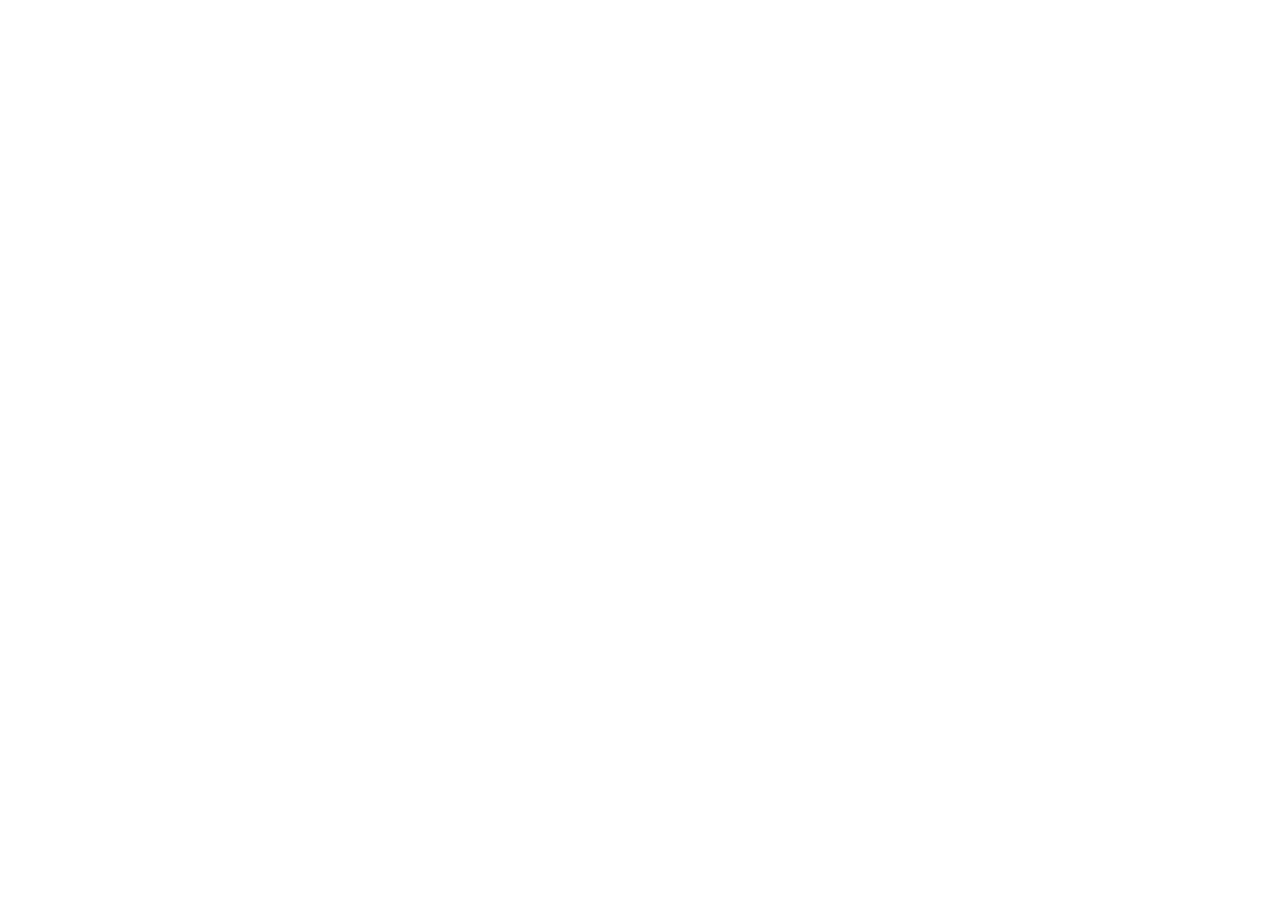
==== index.html @ e64dac63 "init commit" ====
<!DOCTYPE html>
<html lang="en">
<head>
    <meta charset="UTF-8">
    <meta name="viewport" content="width=device-width, initial-scale=1.0">
    <link rel="stylesheet" href="css/all.min.css">
    <link rel="stylesheet" href="css/bootstrap.min.css">
    <link rel="stylesheet" href="css/bootstrap.min.css.map">
    <link rel="stylesheet" href="css/style.css">
    <title>Document</title>
</head>
<body>








    
    <script src="js/all.min.js"></script>
    <script src="js/bootstrap.bundle.min.js"></script>
    <script src="js/bootstrap.bundle.js.map"></script>
    <script src="js/main.js"></script>
</body>
</html>
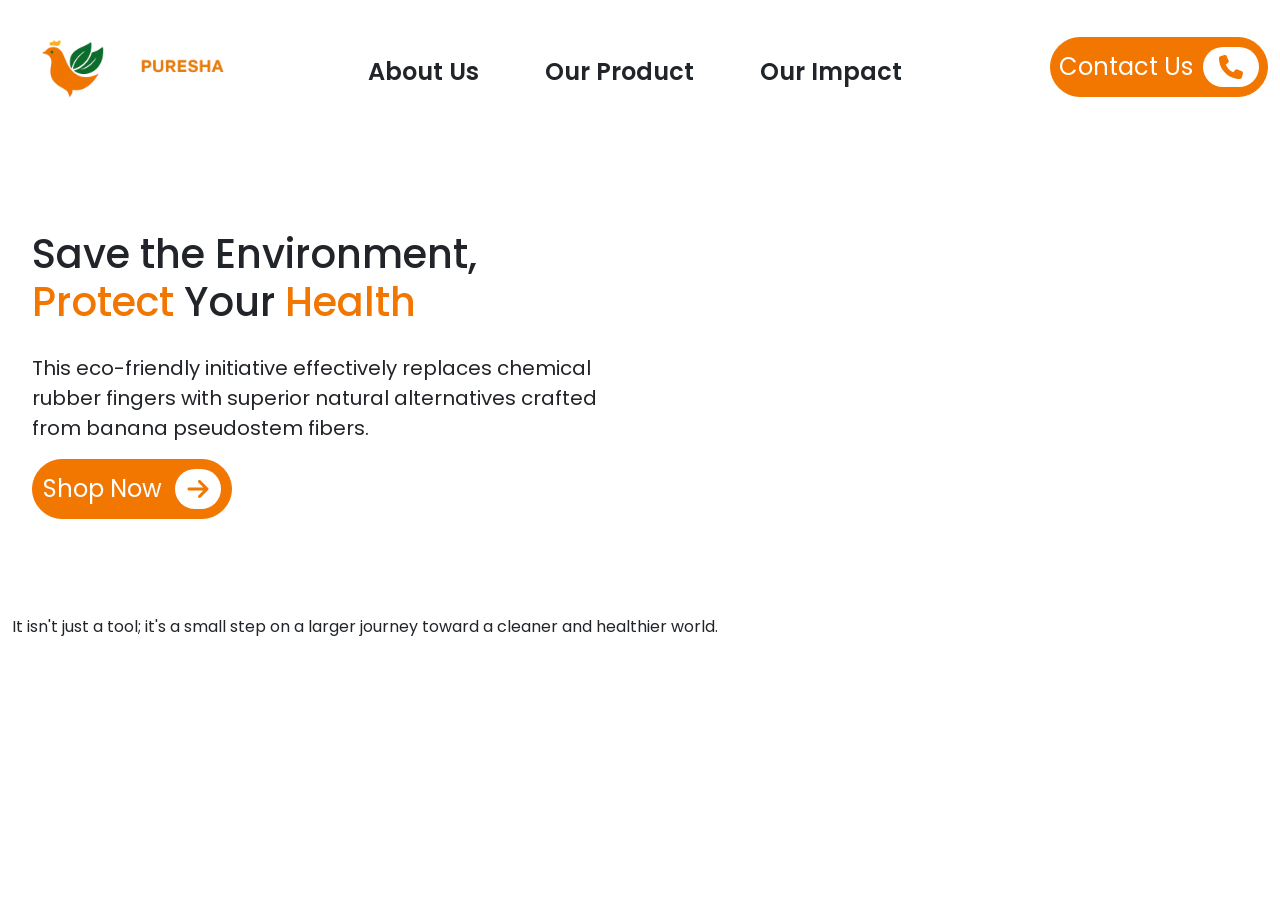
==== commit bc9e3594: "finish a part" ====
--- a/index.html
+++ b/index.html
@@ -1,27 +1,107 @@
 <!DOCTYPE html>
 <html lang="en">
+
 <head>
     <meta charset="UTF-8">
     <meta name="viewport" content="width=device-width, initial-scale=1.0">
+    <!-- Bootstrap CSS -->
     <link rel="stylesheet" href="css/all.min.css">
     <link rel="stylesheet" href="css/bootstrap.min.css">
     <link rel="stylesheet" href="css/bootstrap.min.css.map">
+    <link rel="stylesheet" href="css/normalize.css">
+    <!-- personal Framework CSS -->
+    <link rel="stylesheet" href="css/framework.css">
+    <!-- main style CSS -->
     <link rel="stylesheet" href="css/style.css">
-    <title>Document</title>
+    <!-- Google Fonts -->
+    <link rel="preconnect" href="https://fonts.googleapis.com">
+    <link rel="preconnect" href="https://fonts.gstatic.com" crossorigin>
+    <link
+        href="https://fonts.googleapis.com/css2?family=Inter:ital,opsz,wght@0,14..32,100..900;1,14..32,100..900&family=Poppins:ital,wght@0,100;0,200;0,300;0,400;0,500;0,600;0,700;0,800;0,900;1,100;1,200;1,300;1,400;1,500;1,600;1,700;1,800;1,900&display=swap"
+        rel="stylesheet">
+    <!-- favicon -->
+    <link rel="icon" href="images/PURESHA logo3.png">
+    <title>PURESHA</title>
 </head>
+
 <body>
+    <!-- Start nav -->
+    <nav class="navbar navbar-expand-lg bg-white mb-5">
+        <div class="container-fluid">
+            <a class="navbar-brand" href="#">
+                <img src="images/PURESHA logo3.png " class="img-logo" alt="logo">
+                <img src="images/PURESHA Text3.png " class="text-logo me-5" alt="">
+            </a>
+            <button class="navbar-toggler" type="button" data-bs-toggle="collapse" data-bs-target="#navbarNav"
+                aria-controls="navbarNav" aria-expanded="false" aria-label="Toggle navigation">
+                <span class="navbar-toggler-icon"></span>
+            </button>
+            <div class="navbar-collapse" id="navbarNav">
+                <div class="collapse navbar-collapse" id="navbarNav">
+                    <ul class="links navbar-nav me-auto mb-3 mb-lg-0">
+                        <li class="nav-item">
+                            <a class="nav-link text-dark fw-semibold  fs-4" href="#">About Us</a>
+                        </li>
+                        <li class="nav-item">
+                            <a class="nav-link text-dark fw-semibold fs-4" href="#">Our Product</a>
+                        </li>
+                        <li class="nav-item">
+                            <a class="nav-link text-dark fw-semibold  fs-4" href="#">Our Impact</a>
+                        </li>
+                    </ul>
+                    <a class="nav-butn fs-4" href="#" role="button">
+                        Contact Us
+                        <i class="fa-solid fa-phone"></i>
+                    </a>
+                </div>
+            </div>
+        </div>
+    </nav>
+    <!-- End nav -->
+    <!-- Start Landing -->
+    <div class="landing mb-5 mt-5">
+        <div class="container-fluid">
+            <div class="row">
+                <div class="col-md-6 col-lg-6">
+                    <div class="text-sec mt-5 mb-5">
+                        <h1>
+                            Save the Environment,<br>
+                            <span class="protect">Protect</span>
+                            Your
+                            <span class="health">Health</span>
+                        </h1>
+                        <p>
+                            This eco-friendly initiative effectively replaces chemical rubber fingers with superior
+                            natural
+                            alternatives crafted from banana pseudostem fibers.
+                        </p>
+                        <a class="land-butn fs-4" href="#" role="button">
+                            Shop Now
+                            <i class="fa-solid fa-arrow-right"></i>
+                        </a>
+                    </div>
+                </div>
+                <div class="col-md-6 col-lg-6">
+                    <div class="imgs ">
+                        <img src="images/header-image-2.jpg" class="larg-img" alt="">
+                        <img src="images/header-image.jpg" class=" small-img" alt="">
+                    </div>
+                </div>
+                <div class="band mt-5">
+                    <p>It isn't just a tool; it's a small step on a larger journey toward a cleaner and healthier world.
+                    </p>
+                </div>
+            </div>
+        </div>
+    </div>
+
+    <!-- End Landing -->
 
 
-
-
-
-
-
-
-    
     <script src="js/all.min.js"></script>
     <script src="js/bootstrap.bundle.min.js"></script>
     <script src="js/bootstrap.bundle.js.map"></script>
     <script src="js/main.js"></script>
 </body>
+
 </html>
--- a/css/framework.css
+++ b/css/framework.css
@@ -0,0 +1,48 @@
+* {
+    box-sizing: border-box;
+}
+
+html {
+    scroll-behavior: smooth;
+}
+
+body {
+    font-family: "Poppins", sans-serif;
+}
+
+a {
+    text-decoration: none;
+}
+
+ul {
+    list-style: none;
+}
+
+
+.container {
+    padding-left: 15px;
+    padding-right: 15px;
+    margin-left: auto;
+    margin-right: auto;
+}
+
+/* Small Screen */
+@media (min-width: 768px) {
+    .container {
+        width: 750px;
+    }
+}
+
+/* Medium Screen */
+@media (min-width: 992px) {
+    .container {
+        width: 970px;
+    }
+}
+
+/* Large Screen */
+@media (min-width: 1200px) {
+    .container {
+        width: 1170px;
+    }
+}
--- a/css/style.css
+++ b/css/style.css
@@ -0,0 +1,107 @@
+:root {
+    --main-color: #fff;
+    --green-color: #266429;
+    --orange-color: linear-gradient(90deg, #F27701 0%, #FF7D00 100%);
+    --footer-color: #FEF0E6;
+}
+
+/* Mains */
+
+/* Start Nav */
+nav .links {
+    margin: 10px auto;
+    display: flex;
+    justify-content: center;
+    align-items: center;
+    gap: 50px;
+}
+
+nav .navbar-brand {
+    width: 192.9px;
+}
+
+nav .navbar-brand .img-logo {
+    width: 100px;
+    margin-left: 10px;
+}
+
+nav .navbar-brand .text-logo {
+    width: 108px;
+}
+
+nav .nav-butn {
+    border: 1px solid #F27701;
+    outline: none;
+    display: flex;
+    justify-content: space-around;
+    align-items: center;
+    gap: 10px;
+    padding: 9px 8px;
+    color: #fff;
+    background-color: #F27701;
+    border-radius: 40px;
+}
+
+nav .nav-butn svg {
+    background-color: white;
+    width: 40px;
+    padding: 8px;
+    color: #F27701;
+    border-radius: 40px;
+}
+
+/* End Nav */
+/* Start Landing */
+.landing .text-sec {
+    font-size: 20px;
+    margin-left: 20px;
+}
+
+.landing span {
+    color: #F27701;
+}
+
+.landing .land-butn {
+    border: 1px solid #F27701;
+    width: 200px;
+    outline: none;
+    display: flex;
+    justify-content: space-around;
+    align-items: center;
+    gap: 10px;
+    padding: 9px 8px;
+    color: #fff;
+    background-color: #F27701;
+    border-radius: 40px;
+}
+
+.landing .land-butn svg {
+    background-color: white;
+    width: 30px;
+    padding: 8px;
+    color: #F27701;
+    border-radius: 50px;
+}
+
+.landing .imgs {
+    width: 550px;
+    max-width: 100%;
+    position: relative;
+}
+
+.landing .imgs .larg-img {
+    max-width: 100%;
+    border-top-right-radius: 150px;
+    border-top-left-radius: 150px;
+}
+
+.landing .imgs .small-img {
+    width: 250px;
+    max-width: 100%;
+    border-radius: 40px;
+    position: absolute;
+    top: 0;
+    left: -10%;
+}
+
+/* End Landing */
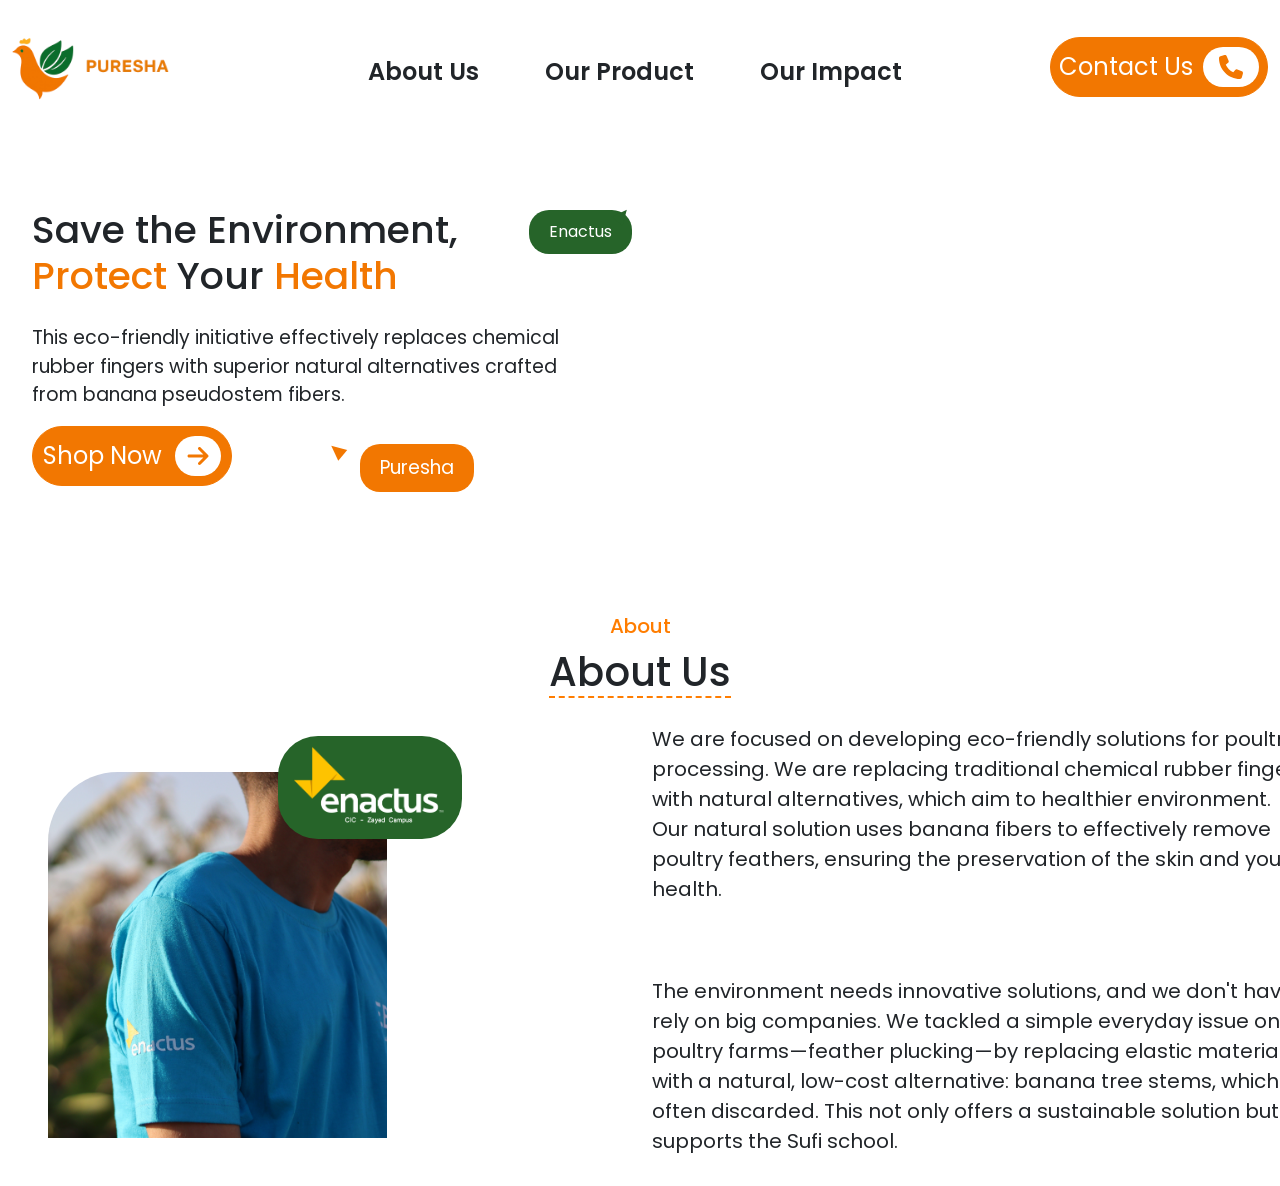
==== commit 79b4fa11: "finish another part" ====
--- a/index.html
+++ b/index.html
@@ -63,14 +63,14 @@
         <div class="container-fluid">
             <div class="row">
                 <div class="col-md-6 col-lg-6">
-                    <div class="text-sec mt-5 mb-5">
+                    <div class="text-sec mb-5">
                         <h1>
                             Save the Environment,<br>
                             <span class="protect">Protect</span>
                             Your
                             <span class="health">Health</span>
                         </h1>
-                        <p>
+                        <p class="me-5">
                             This eco-friendly initiative effectively replaces chemical rubber fingers with superior
                             natural
                             alternatives crafted from banana pseudostem fibers.
@@ -82,20 +82,66 @@
                     </div>
                 </div>
                 <div class="col-md-6 col-lg-6">
-                    <div class="imgs ">
+                    <div class="imgs">
                         <img src="images/header-image-2.jpg" class="larg-img" alt="">
                         <img src="images/header-image.jpg" class=" small-img" alt="">
                     </div>
                 </div>
-                <div class="band mt-5">
-                    <p>It isn't just a tool; it's a small step on a larger journey toward a cleaner and healthier world.
-                    </p>
-                </div>
+            </div>
+        </div>
+        <div class="col-md-12">
+            <div class="band mb-5">
+                <p class="ms-5">
+                    It isn't just a tool; it's a small step on a larger <br> journey toward a cleaner and
+                    healthier world.
+                </p>
             </div>
         </div>
     </div>
+    <!-- End Landing -->
+    <!-- Start About -->
+    <div class="about">
+        <div class="container-fluid">
+            <div class="main-title">
+                <h5>About</h5>
+                <h1>About Us</h1>
+            </div>
+            <div class="row">
+                <div class="col-md-6 col-lg-6 mb-5 mt-5">
+                    <div class="a-img">
+                        <img src="images/about-us.JPG" class="ms-5 l-img" alt="">
+                        <img src="images/Enactus_Logo_W.png" class="s-img" alt="">
+                    </div>
+                </div>
+                <div class="col-md-6 col-lg-6 ">
+                    <div class="a-text">
+                        <p class="first-p">
+                            We are focused on developing eco-friendly solutions for poultry processing. We are replacing
+                            traditional
+                            chemical rubber fingers with natural alternatives, which aim to healthier environment. Our
+                            natural solution
+                            uses banana fibers to effectively remove poultry feathers, ensuring the preservation of the
+                            skin
+                            and your
+                            health.
+                        </p>
+                        <p class="second-p">
+                            The environment needs innovative solutions, and we don't have to rely on big companies. We
+                            tackled a simple everyday
+                            issue on poultry farms—feather plucking—by replacing elastic materials with a natural,
+                            low-cost
+                            alternative: banana tree
+                            stems, which are often discarded. This not only offers a sustainable solution but also
+                            supports
+                            the Sufi school.
+                        </p>
+                    </div>
+                </div>
+            </div>
 
-    <!-- End Landing -->
+        </div>
+    </div>
+    <!-- End About -->
 
 
     <script src="js/all.min.js"></script>
--- a/css/style.css
+++ b/css/style.css
@@ -5,7 +5,29 @@
     --footer-color: #FEF0E6;
 }
 
-/* Mains */
+/* Start Mains */
+.main-title {
+    text-align: center;
+    margin: 10px auto;
+    margin-top: 30px;
+    font-size: 24px;
+    width: fit-content;
+}
+
+.main-title h5 {
+    color: #FF7D00;
+    margin-top: 80px;
+}
+
+.main-title h1 {
+    font-size: 30px;
+    font-weight: 500;
+    font-size: 40px;
+    border-bottom: 2px dashed #FF7D00;
+    margin-top: 10px;
+}
+
+/* End Mains */
 
 /* Start Nav */
 nav .links {
@@ -17,16 +39,19 @@
 }
 
 nav .navbar-brand {
+    display: flex;
+    justify-content: space-between;
     width: 192.9px;
 }
 
 nav .navbar-brand .img-logo {
     width: 100px;
-    margin-left: 10px;
+    margin-left: -20px;
 }
 
 nav .navbar-brand .text-logo {
     width: 108px;
+    margin-left: -20px;
 }
 
 nav .nav-butn {
@@ -53,8 +78,69 @@
 /* End Nav */
 /* Start Landing */
 .landing .text-sec {
-    font-size: 20px;
+    font-size: 19px;
     margin-left: 20px;
+    position: relative;
+}
+
+@media (max-width:1700px) {
+    .landing .text-sec::before {
+        content: "Puresha";
+        background-color: #F27701;
+        padding: 10px 20px;
+        color: white;
+        border-radius: 20px;
+        position: absolute;
+        top: 120%;
+        left: 50%;
+        margin-right: 20px;
+    }
+
+    .landing .text-sec::after {
+        content: "";
+        border-left: 7.5px solid transparent;
+        border-right: 7.5px solid transparent;
+        border-top: 15px solid #F27701;
+        transform: rotate(130deg);
+        position: absolute;
+        left: 45%;
+        bottom: -15%;
+        margin-right: 20px;
+    }
+}
+
+@media (max-width:1355px) {
+    .landing .text-sec::before {
+        content: "Puresha";
+        background-color: #F27701;
+        padding: 10px 20px;
+        color: white;
+        border-radius: 20px;
+        position: absolute;
+        top: 85%;
+        left: 55%;
+        margin-right: 20px;
+    }
+
+    .landing .text-sec::after {
+        content: "";
+        border-left: 7.5px solid transparent;
+        border-right: 7.5px solid transparent;
+        border-top: 15px solid #F27701;
+        transform: rotate(130deg);
+        position: absolute;
+        left: 50%;
+        bottom: 10%;
+        margin-right: 20px;
+    }
+}
+
+@media (max-width:1237px) {
+
+    .landing .text-sec::before,
+    .landing .text-sec::after {
+        display: none;
+    }
 }
 
 .landing span {
@@ -84,24 +170,211 @@
 }
 
 .landing .imgs {
-    width: 550px;
-    max-width: 100%;
-    position: relative;
+    position: relative;
+}
+
+.landing .imgs::before {
+    content: "Enactus";
+    background-color: var(--green-color);
+    padding: 10px 20px;
+    color: white;
+    border-radius: 20px;
+    position: absolute;
+    left: -20%;
+    top: 50%;
+    margin-right: 20px;
+}
+
+.landing .imgs::after {
+    content: "";
+    border-left: 7.5px solid transparent;
+    border-right: 7.5px solid transparent;
+    border-top: 15px solid var(--green-color);
+    transform: rotate(220deg);
+    position: absolute;
+    left: -6%;
+    top: 43%;
+    margin-right: 20px;
+}
+
+@media (max-width:1237px) {
+
+    .landing .imgs::before,
+    .landing .imgs::after {
+        display: none;
+    }
+}
+
+@media (max-width:768px) {
+
+    .landing .imgs::before,
+    .landing .imgs::after {
+        display: none;
+    }
+}
+
+@media (max-width: 1441px) {
+    .landing .imgs {
+        position: relative;
+        top: 4.6%;
+    }
 }
 
 .landing .imgs .larg-img {
-    max-width: 100%;
+    width: 95%;
     border-top-right-radius: 150px;
     border-top-left-radius: 150px;
 }
 
+@media (max-width:768px) {
+    .landing .imgs .larg-img {
+        width: 95%;
+        margin-top: 50px;
+        border-top-right-radius: 40px;
+        border-top-left-radius: 40px;
+        position: relative;
+        left: 5%;
+    }
+}
+
+@media (max-width: 779px) {
+    .landing .imgs .larg-img {
+        width: 90%;
+        border-top-right-radius: 40px;
+        border-top-left-radius: 40px;
+    }
+}
+
 .landing .imgs .small-img {
-    width: 250px;
-    max-width: 100%;
-    border-radius: 40px;
-    position: absolute;
-    top: 0;
+    width: 35%;
+    border-radius: 40px;
+    position: absolute;
+    top: 30px;
     left: -10%;
-}
-
-/* End Landing */+    margin-left: 10px;
+}
+
+@media (max-width:768px) {
+    .landing .imgs .small-img {
+        width: 40%;
+        top: 50px;
+        left: -5%;
+        border-radius: 30px;
+    }
+}
+
+.landing .band {
+    position: absolute;
+    font-size: 24px;
+    width: 100%;
+    margin-top: 30px;
+    top: 66.2%;
+    z-index: -1000;
+    color: white;
+    padding: 10px 20px;
+    background-color: var(--green-color);
+}
+
+@media (max-width:1355px) {
+    .landing .band {
+        top: 53.5%;
+        margin-top: 50px;
+    }
+}
+
+@media (max-width:1350px) {
+    .landing .band {
+        display: none;
+    }
+}
+
+.landing .band p {
+    position: relative;
+}
+
+.landing .band p::before {
+    content: "";
+    border-left: 7.5px solid transparent;
+    border-right: 7.5px solid transparent;
+    border-top: 15px solid #F27701;
+    position: absolute;
+    left: 45%;
+    top: 90%;
+    transform: rotate(250deg);
+    z-index: 100;
+}
+
+/* End Landing */
+/* Start About */
+.about .a-img {
+    position: relative;
+    margin-left: 50px;
+}
+
+.about .a-img .l-img {
+    width: 60%;
+    position: relative;
+    left: 0;
+    border-top-left-radius: 70px;
+}
+
+.about .a-img .s-img {
+    position: absolute;
+    width: 30%;
+    top: -10%;
+    left: 45%;
+    background-color: var(--green-color);
+    border-radius: 40px;
+}
+
+.about .a-text {
+    font-size: 20px;
+    gap: 20px;
+}
+
+@media (max-width:1700px) {
+    .about .a-img {
+        width: 100%;
+        left: -10%;
+    }
+
+    .about .a-img .l-img {
+        width: 55%;
+    }
+
+    .about .a-img .s-img {
+        width: 30%;
+    }
+}
+
+@media (max-width:769px) {
+    .about .a-img {
+        width: 95%;
+        left: -30%;
+    }
+
+    .about .a-img .l-img {
+        width: 90%;
+    }
+
+    .about .a-img .s-img {
+        width: 50%;
+        left: 80%;
+    }
+}
+
+.about .a-text {
+    position: relative;
+    display: grid;
+    row-gap: 32px;
+    width: 687px;
+    height: 422px;
+    font-size: 20px;
+}
+
+.about .a-text .first-p {
+    margin-bottom: 40px;
+    width: 655px;
+}
+
+/* End About */
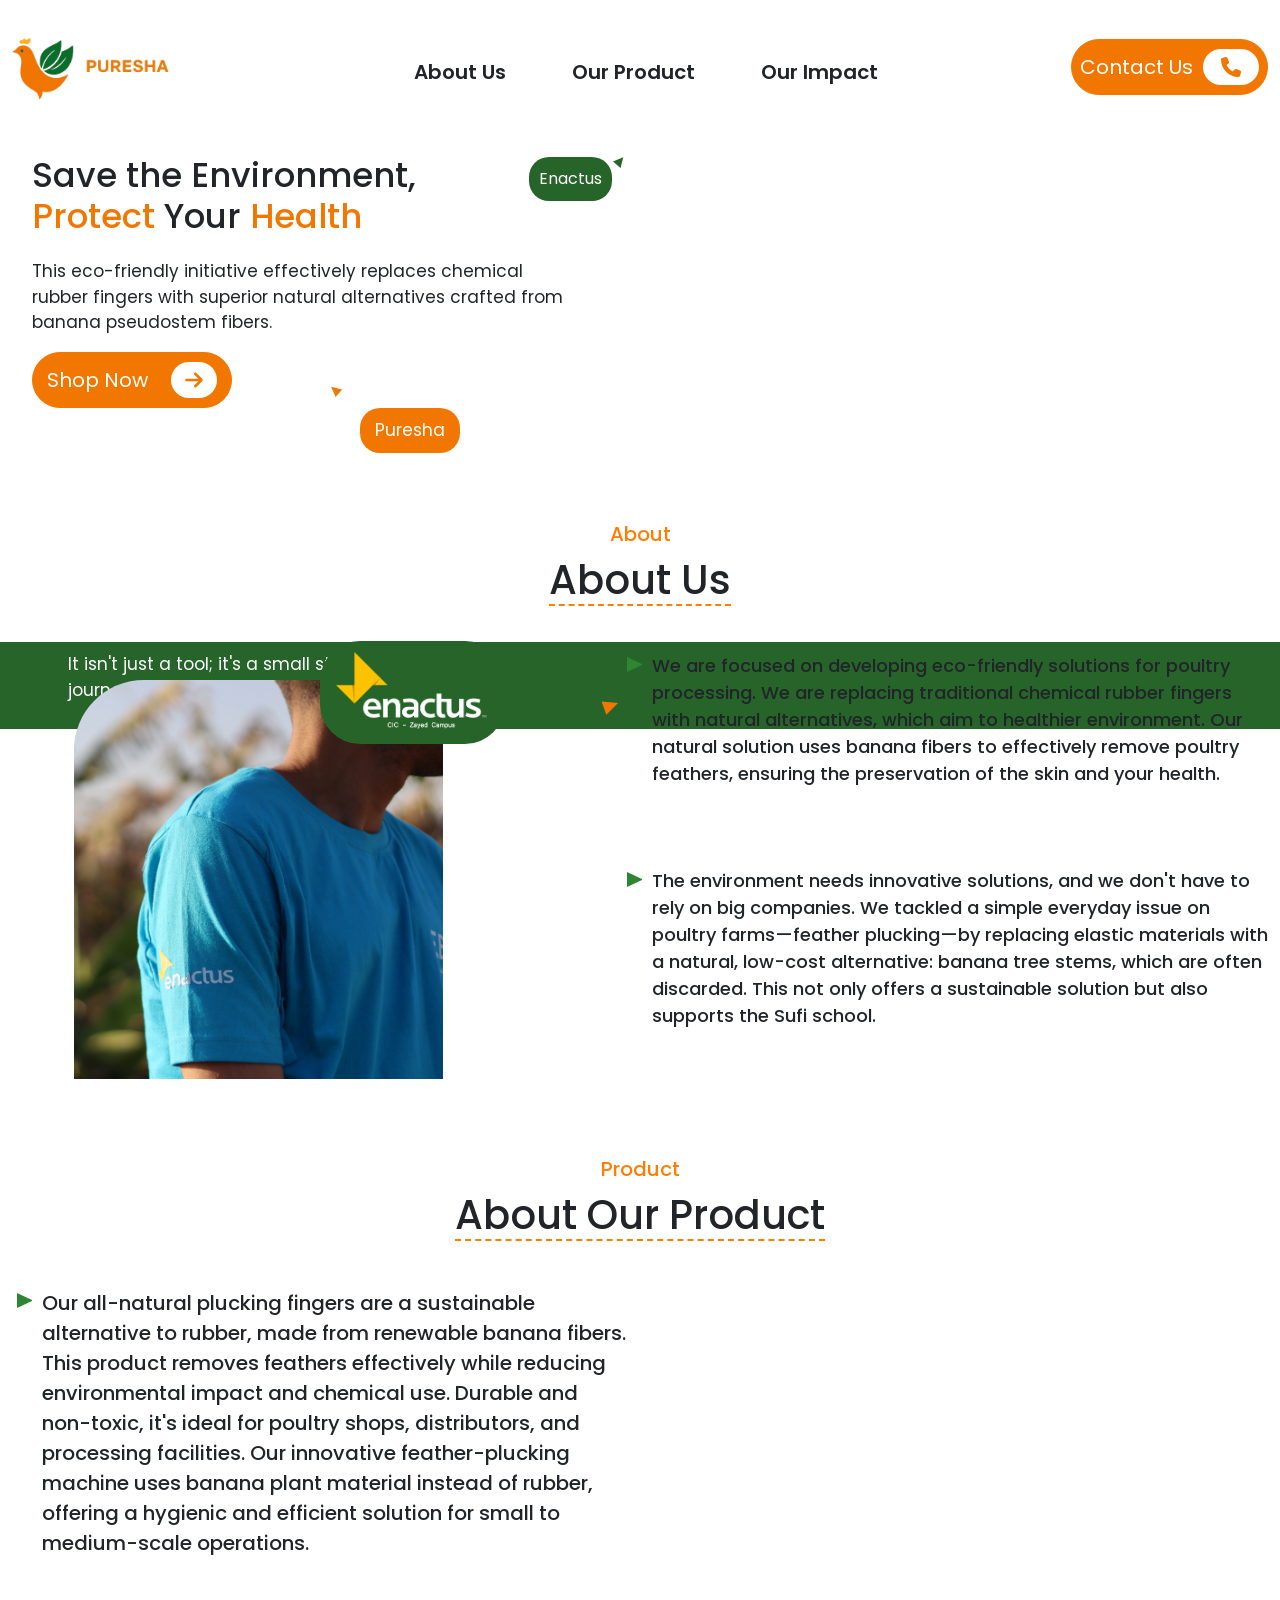
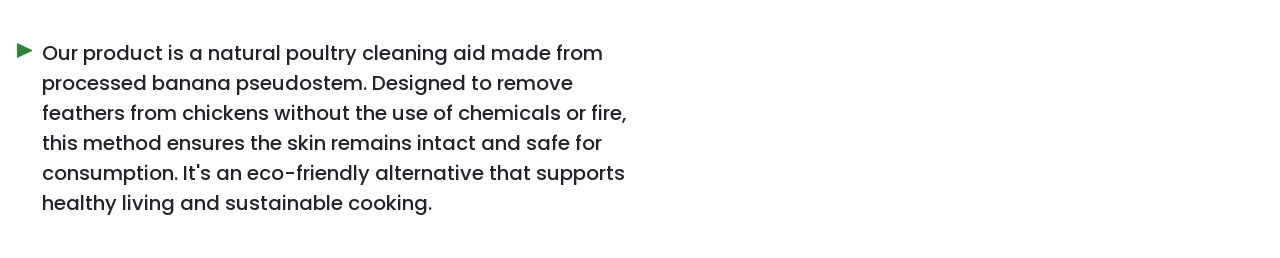
==== commit 3228fc2e: "finish another part" ====
--- a/index.html
+++ b/index.html
@@ -26,7 +26,7 @@
 
 <body>
     <!-- Start nav -->
-    <nav class="navbar navbar-expand-lg bg-white mb-5">
+    <nav class="navbar navbar-expand-lg bg-white mb-0">
         <div class="container-fluid">
             <a class="navbar-brand" href="#">
                 <img src="images/PURESHA logo3.png " class="img-logo" alt="logo">
@@ -40,16 +40,16 @@
                 <div class="collapse navbar-collapse" id="navbarNav">
                     <ul class="links navbar-nav me-auto mb-3 mb-lg-0">
                         <li class="nav-item">
-                            <a class="nav-link text-dark fw-semibold  fs-4" href="#">About Us</a>
+                            <a class="nav-link text-dark fw-semibold  fs-5" href="#aboutus">About Us</a>
                         </li>
                         <li class="nav-item">
-                            <a class="nav-link text-dark fw-semibold fs-4" href="#">Our Product</a>
+                            <a class="nav-link text-dark fw-semibold fs-5" href="#ourproduct">Our Product</a>
                         </li>
                         <li class="nav-item">
-                            <a class="nav-link text-dark fw-semibold  fs-4" href="#">Our Impact</a>
+                            <a class="nav-link text-dark fw-semibold  fs-5" href="#ourimpact">Our Impact</a>
                         </li>
                     </ul>
-                    <a class="nav-butn fs-4" href="#" role="button">
+                    <a class="nav-butn fs-5" href="#" role="button">
                         Contact Us
                         <i class="fa-solid fa-phone"></i>
                     </a>
@@ -62,8 +62,8 @@
     <div class="landing mb-5 mt-5">
         <div class="container-fluid">
             <div class="row">
-                <div class="col-md-6 col-lg-6">
-                    <div class="text-sec mb-5">
+                <div class="col-md-6 col-lg-6 order-last">
+                    <div class="text-sec mb-3">
                         <h1>
                             Save the Environment,<br>
                             <span class="protect">Protect</span>
@@ -75,32 +75,32 @@
                             natural
                             alternatives crafted from banana pseudostem fibers.
                         </p>
-                        <a class="land-butn fs-4" href="#" role="button">
+                        <a class="land-butn fs-5" href="#" role="button">
                             Shop Now
                             <i class="fa-solid fa-arrow-right"></i>
                         </a>
                     </div>
                 </div>
-                <div class="col-md-6 col-lg-6">
-                    <div class="imgs">
+                <div class="col-md-6 col-lg-6 order-lg-last">
+                    <div class="imgs mb-5">
                         <img src="images/header-image-2.jpg" class="larg-img" alt="">
                         <img src="images/header-image.jpg" class=" small-img" alt="">
                     </div>
                 </div>
             </div>
         </div>
-        <div class="col-md-12">
-            <div class="band mb-5">
-                <p class="ms-5">
-                    It isn't just a tool; it's a small step on a larger <br> journey toward a cleaner and
-                    healthier world.
-                </p>
-            </div>
+    </div>
+    <div class="col-md-12 col-lg-12">
+        <div class="band mb-5">
+            <p class="ms-5">
+                It isn't just a tool; it's a small step on a larger <br> journey toward a cleaner and
+                healthier world.
+            </p>
         </div>
     </div>
     <!-- End Landing -->
     <!-- Start About -->
-    <div class="about">
+    <div class="about" id="aboutus">
         <div class="container-fluid">
             <div class="main-title">
                 <h5>About</h5>
@@ -109,13 +109,13 @@
             <div class="row">
                 <div class="col-md-6 col-lg-6 mb-5 mt-5">
                     <div class="a-img">
-                        <img src="images/about-us.JPG" class="ms-5 l-img" alt="">
+                        <img src="images/about-us.JPG" class=" l-img" alt="">
                         <img src="images/Enactus_Logo_W.png" class="s-img" alt="">
                     </div>
                 </div>
                 <div class="col-md-6 col-lg-6 ">
-                    <div class="a-text">
-                        <p class="first-p">
+                    <div class="a-text mb-5">
+                        <p class="first-p ">
                             We are focused on developing eco-friendly solutions for poultry processing. We are replacing
                             traditional
                             chemical rubber fingers with natural alternatives, which aim to healthier environment. Our
@@ -142,7 +142,55 @@
         </div>
     </div>
     <!-- End About -->
-
+    <!-- Start our Product -->
+    <div class="product" id="ourproduct">
+        <div class="container-fluid">
+            <div class="main-title">
+                <h5>Product</h5>
+                <h1>About Our Product</h1>
+            </div>
+            <div class="row">
+                <div class="col-md-6 col-lg-6">
+                    <div class="p-text">
+                        <p class="first-p">
+                            Our all-natural plucking fingers are a sustainable alternative to rubber, made from
+                            renewable
+                            banana
+                            fibers. This product removes feathers effectively while reducing environmental impact and
+                            chemical use.
+                            Durable and non-toxic, it's ideal for poultry shops, distributors, and processing
+                            facilities.
+                            Our innovative
+                            feather-plucking machine uses banana plant material instead of rubber, offering a hygienic
+                            and
+                            efficient
+                            solution for small to medium-scale operations.
+                        </p>
+                        <p class="second-p">
+                            Our product is a natural poultry cleaning aid made from processed banana pseudostem.
+                            Designed to
+                            remove feathers from chickens without the use of chemicals or fire, this method ensures the
+                            skin
+                            remains
+                            intact and safe for consumption. It's an eco-friendly alternative that supports healthy
+                            living
+                            and sustainable
+                            cooking.
+                        </p>
+                    </div>
+                </div>
+                <div class="col-md-6 col-lg-6">
+                    <div class="p-img">
+                        <img src="images/about-prod-1.jpg" alt="" class="w-100">
+                        <img src="images/about-prod-2.jpg" alt="" class="w-100">
+                        <img src="images/about-prod-3.jpg" alt="" class="w-100">
+                    </div>
+                </div>
+            </div>
+
+        </div>
+    </div>
+    <!-- End our Product -->
 
     <script src="js/all.min.js"></script>
     <script src="js/bootstrap.bundle.min.js"></script>
--- a/css/style.css
+++ b/css/style.css
@@ -16,7 +16,6 @@
 
 .main-title h5 {
     color: #FF7D00;
-    margin-top: 80px;
 }
 
 .main-title h1 {
@@ -25,6 +24,42 @@
     font-size: 40px;
     border-bottom: 2px dashed #FF7D00;
     margin-top: 10px;
+}
+
+.first-p {
+    position: relative;
+    margin-bottom: 40px;
+}
+
+.first-p::before {
+    content: "";
+    width: 15px;
+    height: 15px;
+    position: absolute;
+    left: -25px;
+    top: 5px;
+    border-left: 7.5px solid transparent;
+    border-right: 7.5px solid transparent;
+    border-top: 15px solid #2E8633;
+    transform: rotate(270deg);
+}
+
+.second-p {
+    position: relative;
+    margin-bottom: 40px;
+}
+
+.second-p::before {
+    content: "";
+    width: 15px;
+    height: 15px;
+    position: absolute;
+    left: -25px;
+    top: 5px;
+    border-left: 7.5px solid transparent;
+    border-right: 7.5px solid transparent;
+    border-top: 15px solid #2E8633;
+    transform: rotate(270deg);
 }
 
 /* End Mains */
@@ -41,7 +76,7 @@
 nav .navbar-brand {
     display: flex;
     justify-content: space-between;
-    width: 192.9px;
+    width: 193px;
 }
 
 nav .navbar-brand .img-logo {
@@ -77,13 +112,30 @@
 
 /* End Nav */
 /* Start Landing */
+
+.landing {
+    position: relative;
+    top: -50px;
+}
+
 .landing .text-sec {
-    font-size: 19px;
+    font-size: 17px;
     margin-left: 20px;
     position: relative;
-}
-
-@media (max-width:1700px) {
+    top: 0;
+}
+
+@media (max-width:768px) {
+    .landing .text-sec h1 {
+        font-size: 24px;
+    }
+
+    .landing .text-sec p {
+        font-size: 16px;
+    }
+}
+
+@media (max-width:2000px) {
     .landing .text-sec::before {
         content: "Puresha";
         background-color: #F27701;
@@ -91,7 +143,7 @@
         color: white;
         border-radius: 20px;
         position: absolute;
-        top: 120%;
+        top: 130%;
         left: 50%;
         margin-right: 20px;
     }
@@ -113,24 +165,24 @@
     .landing .text-sec::before {
         content: "Puresha";
         background-color: #F27701;
-        padding: 10px 20px;
+        padding: 10px 15px;
         color: white;
         border-radius: 20px;
         position: absolute;
-        top: 85%;
+        top: 100%;
         left: 55%;
         margin-right: 20px;
     }
 
     .landing .text-sec::after {
         content: "";
-        border-left: 7.5px solid transparent;
-        border-right: 7.5px solid transparent;
-        border-top: 15px solid #F27701;
+        border-left: 5px solid transparent;
+        border-right: 5px solid transparent;
+        border-top: 10px solid #F27701;
         transform: rotate(130deg);
         position: absolute;
         left: 50%;
-        bottom: 10%;
+        bottom: 5%;
         margin-right: 20px;
     }
 }
@@ -149,6 +201,7 @@
 
 .landing .land-butn {
     border: 1px solid #F27701;
+    font-size: 17px;
     width: 200px;
     outline: none;
     display: flex;
@@ -176,7 +229,7 @@
 .landing .imgs::before {
     content: "Enactus";
     background-color: var(--green-color);
-    padding: 10px 20px;
+    padding: 10px;
     color: white;
     border-radius: 20px;
     position: absolute;
@@ -187,9 +240,9 @@
 
 .landing .imgs::after {
     content: "";
-    border-left: 7.5px solid transparent;
-    border-right: 7.5px solid transparent;
-    border-top: 15px solid var(--green-color);
+    border-left: 5px solid transparent;
+    border-right: 5px solid transparent;
+    border-top: 10px solid var(--green-color);
     transform: rotate(220deg);
     position: absolute;
     left: -6%;
@@ -221,7 +274,7 @@
 }
 
 .landing .imgs .larg-img {
-    width: 95%;
+    width: 99.5%;
     border-top-right-radius: 150px;
     border-top-left-radius: 150px;
 }
@@ -258,41 +311,38 @@
     .landing .imgs .small-img {
         width: 40%;
         top: 50px;
-        left: -5%;
+        left: -10%;
         border-radius: 30px;
     }
-}
-
-.landing .band {
-    position: absolute;
-    font-size: 24px;
+
+    .landing .imgs {
+        left: 5%;
+    }
+}
+
+.band {
+    position: absolute;
+    font-size: 17px;
     width: 100%;
     margin-top: 30px;
-    top: 66.2%;
+    top: 68%;
     z-index: -1000;
     color: white;
     padding: 10px 20px;
     background-color: var(--green-color);
 }
 
-@media (max-width:1355px) {
-    .landing .band {
-        top: 53.5%;
-        margin-top: 50px;
-    }
-}
-
-@media (max-width:1350px) {
-    .landing .band {
+@media (max-width:1100px) {
+    .band {
         display: none;
     }
 }
 
-.landing .band p {
-    position: relative;
-}
-
-.landing .band p::before {
+.band p {
+    position: relative;
+}
+
+.band p::before {
     content: "";
     border-left: 7.5px solid transparent;
     border-right: 7.5px solid transparent;
@@ -308,13 +358,12 @@
 /* Start About */
 .about .a-img {
     position: relative;
-    margin-left: 50px;
 }
 
 .about .a-img .l-img {
     width: 60%;
     position: relative;
-    left: 0;
+    left: 20%;
     border-top-left-radius: 70px;
 }
 
@@ -322,7 +371,7 @@
     position: absolute;
     width: 30%;
     top: -10%;
-    left: 45%;
+    left: 60%;
     background-color: var(--green-color);
     border-radius: 40px;
 }
@@ -338,10 +387,6 @@
         left: -10%;
     }
 
-    .about .a-img .l-img {
-        width: 55%;
-    }
-
     .about .a-img .s-img {
         width: 30%;
     }
@@ -350,7 +395,7 @@
 @media (max-width:769px) {
     .about .a-img {
         width: 95%;
-        left: -30%;
+        left: -20%;
     }
 
     .about .a-img .l-img {
@@ -359,22 +404,42 @@
 
     .about .a-img .s-img {
         width: 50%;
-        left: 80%;
+        left: 75%;
     }
 }
 
 .about .a-text {
     position: relative;
     display: grid;
-    row-gap: 32px;
-    width: 687px;
-    height: 422px;
+    row-gap: 40px;
+    font-size: 18px;
+    margin-top: 20px;
+    font-weight: 500;
+}
+
+
+@media (max-width:769px) {
+    .about .a-text {
+        margin-left: 30px;
+    }
+}
+
+/* End About */
+/* Start Our Product */
+.product .p-text {
+    position: relative;
+    display: grid;
+    row-gap: 40px;
     font-size: 20px;
-}
-
-.about .a-text .first-p {
-    margin-bottom: 40px;
-    width: 655px;
-}
-
-/* End About */+    margin-top: 20px;
+    margin-left: 30px;
+    font-weight: 500;
+}
+
+@media (max-width:769px) {
+    .product .p-text {
+        margin-left: 30px;
+    }
+}
+
+/* End Our Product */
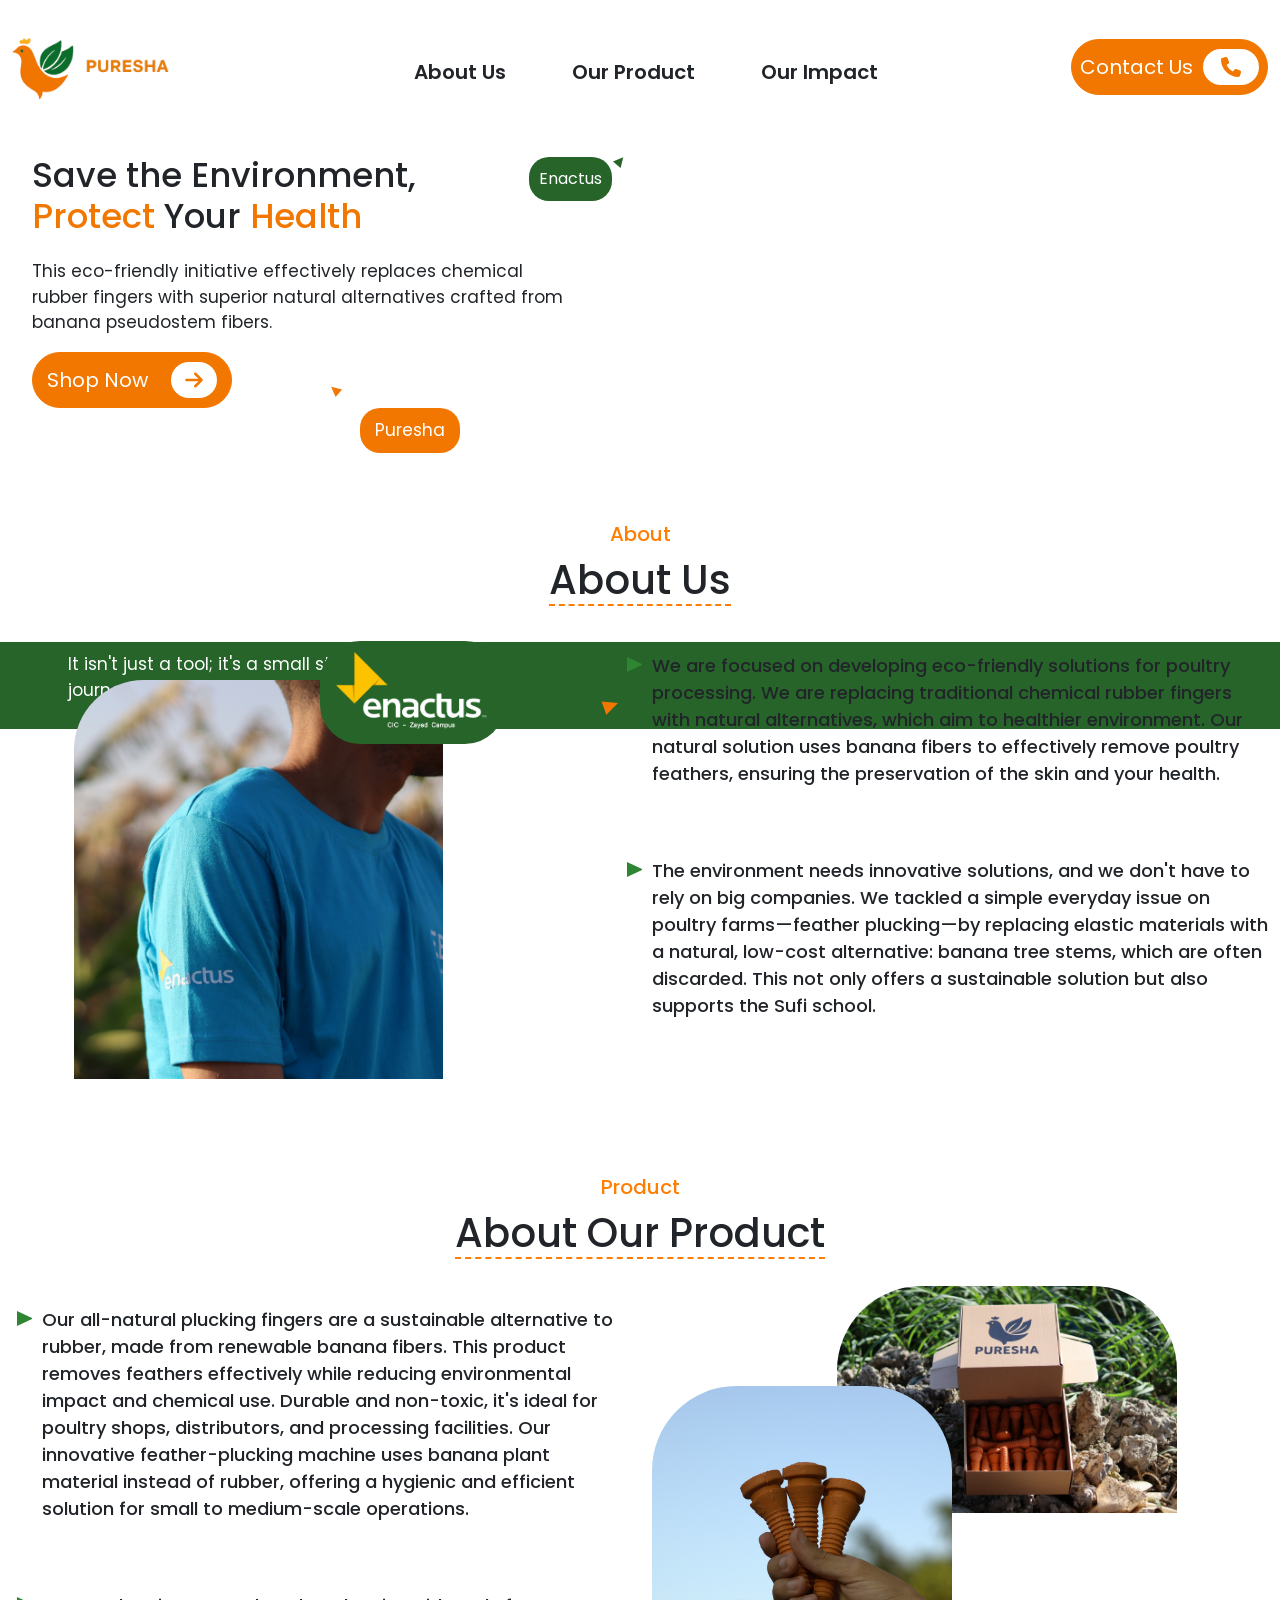
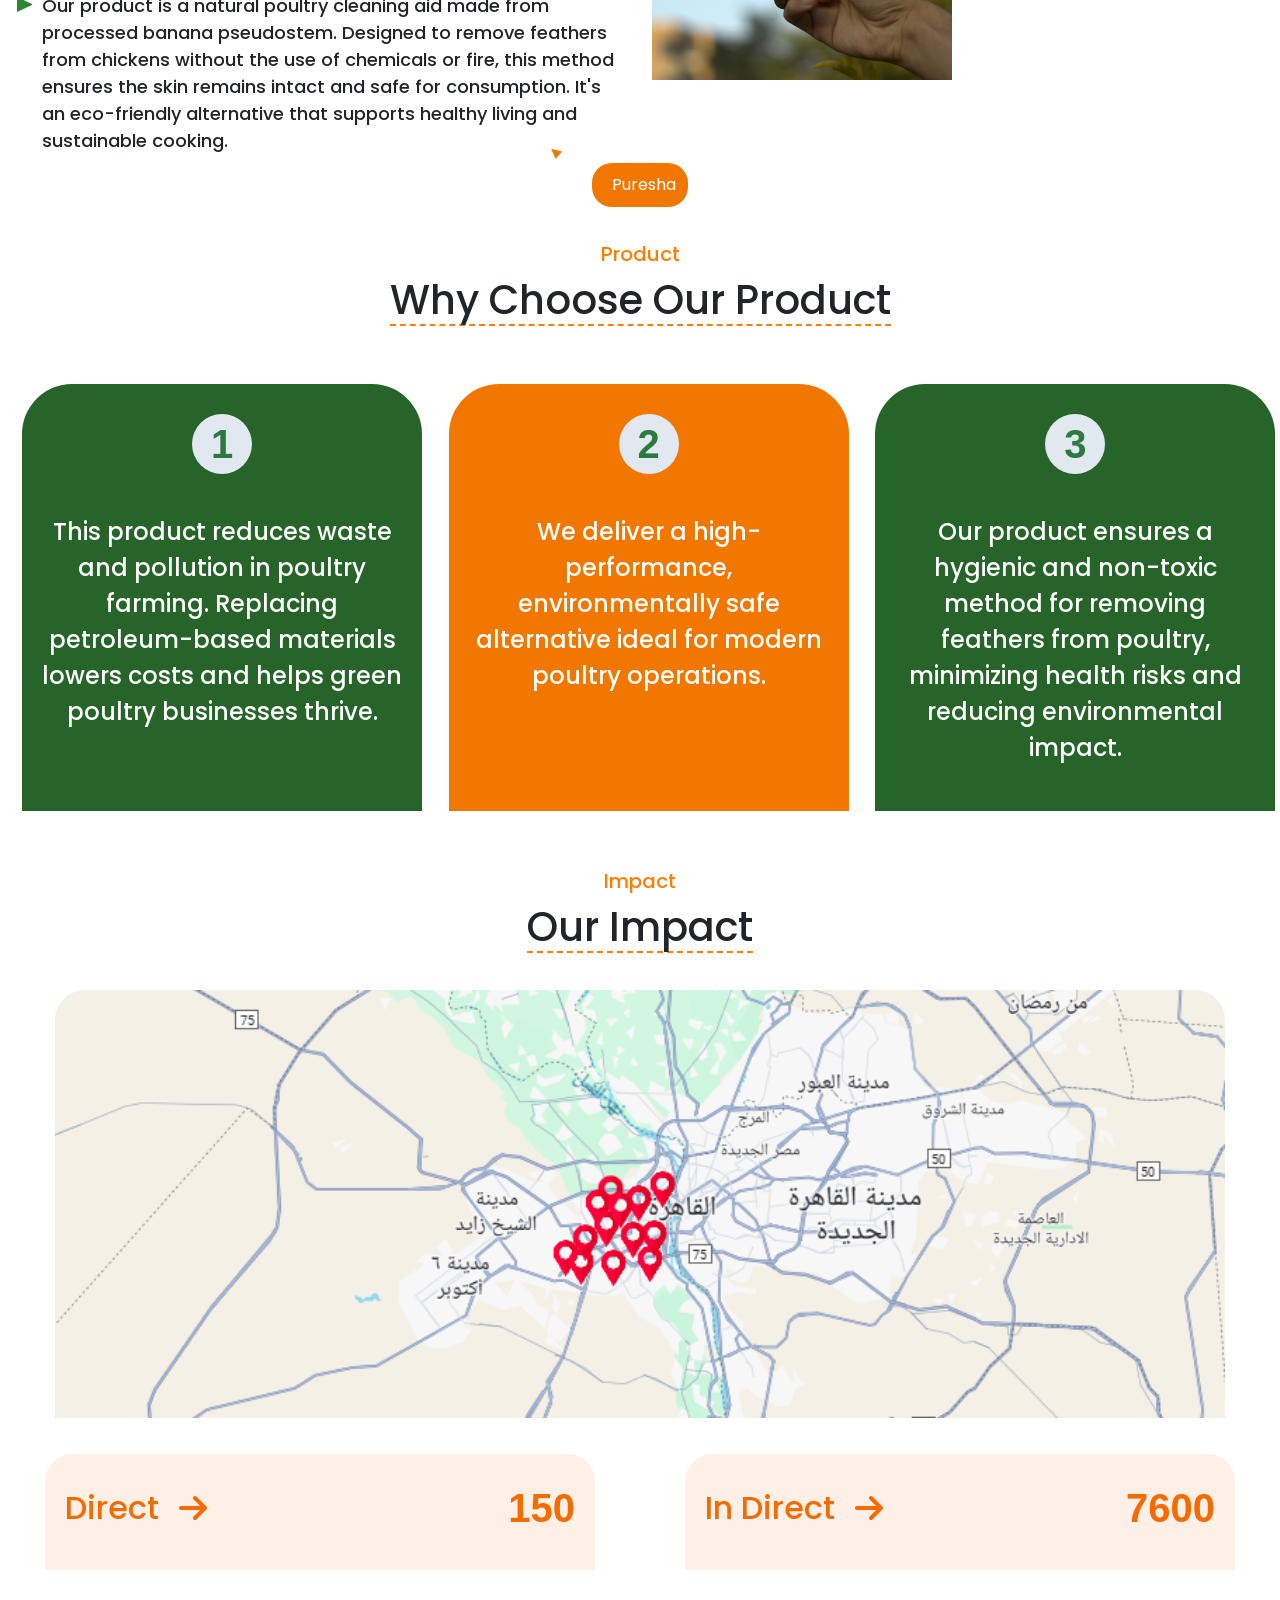
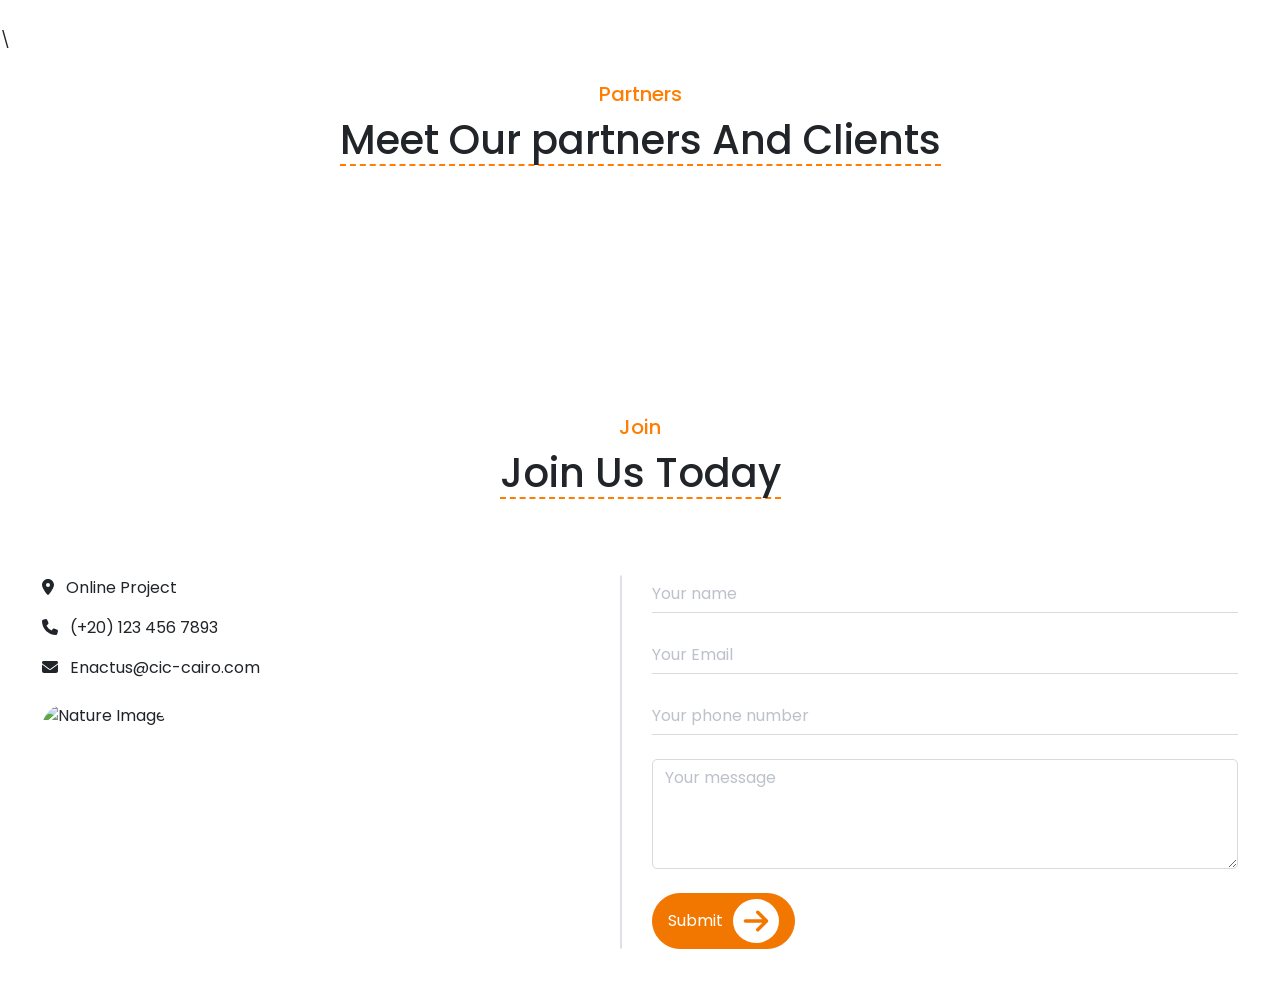
==== commit 42f76f63: "finish another part" ====
--- a/index.html
+++ b/index.html
@@ -114,7 +114,7 @@
                     </div>
                 </div>
                 <div class="col-md-6 col-lg-6 ">
-                    <div class="a-text mb-5">
+                    <div class="a-text">
                         <p class="first-p ">
                             We are focused on developing eco-friendly solutions for poultry processing. We are replacing
                             traditional
@@ -143,14 +143,14 @@
     </div>
     <!-- End About -->
     <!-- Start our Product -->
-    <div class="product" id="ourproduct">
+    <div class="product mt-5 mb-5" id="ourproduct">
         <div class="container-fluid">
             <div class="main-title">
                 <h5>Product</h5>
                 <h1>About Our Product</h1>
             </div>
             <div class="row">
-                <div class="col-md-6 col-lg-6">
+                <div class="col-md-6 col-lg-6 order-last">
                     <div class="p-text">
                         <p class="first-p">
                             Our all-natural plucking fingers are a sustainable alternative to rubber, made from
@@ -179,11 +179,11 @@
                         </p>
                     </div>
                 </div>
-                <div class="col-md-6 col-lg-6">
+                <div class="col-md-6 col-lg-6 order-lg-last mb-5">
                     <div class="p-img">
-                        <img src="images/about-prod-1.jpg" alt="" class="w-100">
-                        <img src="images/about-prod-2.jpg" alt="" class="w-100">
-                        <img src="images/about-prod-3.jpg" alt="" class="w-100">
+                        <img src="images/about-prod-1.jpg" alt="" class="f-img">
+                        <img src="images/about-prod-2.jpg" alt="" class="m-img">
+                        <img src="images/about-prod-3.jpg" alt="" class="l-img">
                     </div>
                 </div>
             </div>
@@ -191,7 +191,150 @@
         </div>
     </div>
     <!-- End our Product -->
-
+    <!-- Start Why -->
+    <div class="whyproduct mt-5" id="ourproduct">
+        <div class="container-fluid">
+            <div class="main-title">
+                <h5>Product</h5>
+                <h1>Why Choose Our Product</h1>
+            </div>
+            <div class="features mt-5">
+                <div class="row">
+                    <div class="col-md-6 col-lg-4">
+                        <div class="feature green">
+                            <div class="number">1</div>
+                            <p>
+                                This product reduces waste and pollution in poultry farming. Replacing petroleum-based
+                                materials lowers
+                                costs and helps green poultry businesses thrive.
+                            </p>
+                        </div>
+                    </div>
+
+                    <div class="col-md-6 col-lg-4">
+                        <div class="feature orange">
+                            <div class="number">2</div>
+                            <p>
+                                We deliver a high-performance, environmentally safe alternative ideal for modern poultry
+                                operations.
+                            </p>
+                        </div>
+                    </div>
+
+                    <div class="col-md-6 col-lg-4">
+                        <div class="feature green">
+                            <div class="number">3</div>
+                            <p>Our product ensures a hygienic and non-toxic method for removing feathers from poultry,
+                                minimizing health
+                                risks and reducing environmental impact.</p>
+                        </div>
+                    </div>
+                </div>
+            </div>
+
+        </div>
+    </div>
+    <!-- End Why -->
+    <div class="impact mt-5 mb-5" id="ourimpact">
+        <div class="container-fluid mb-5">
+            <div class="main-title">
+                <h5>Impact</h5>
+                <h1>Our Impact</h1>
+            </div>
+            <div class="content mb-5">
+                <img src="images/map2.png" class="map " alt="">
+                <div class="counter mt-3">
+                    <div class="row">
+                        <div class="col-md-6 col-lg-6 first-col">
+                            <h2>
+                                Direct
+                                <i class="fa-solid fa-arrow-right"></i>
+                            </h2>
+                            <h3 class="fw-bold">150</h3>
+                        </div>
+                        <div class="col-md-6 col-lg-6 second-col">
+                            <h2>
+                                In Direct
+                                <i class="fa-solid fa-arrow-right"></i>
+                            </h2>
+                            <h3 class="fw-bold">7600</h3>
+                        </div>
+                    </div>
+                </div>
+            </div>
+        </div>
+    </div>\
+    <div class="partners">
+        <div class="container-fluid">
+            <div class="main-title">
+                <h5>Partners</h5>
+                <h1>Meet Our partners And Clients</h1>
+            </div>
+        </div>
+    </div>
+    <br>
+    <br>
+    <br>
+    <br>
+    <br>
+    <br>
+    <br>
+    <br>
+    <div class="join">
+        <div class="container-fluid">
+            <div class="main-title">
+                <h5>Join</h5>
+                <h1>Join Us Today</h1>
+            </div>
+            <div class="contact-section">
+
+
+                <div class="row">
+                    <div class="col-md-6 col-lg-6">
+                        <div class="contact-info mb-4">
+                            <p>
+                                <i class="fa-solid fa-location-dot me-2"></i>
+                                Online Project
+                            <p>
+                                <i class="fa-solid fa-phone me-2"></i>
+                                (+20) 123 456 7893
+                            </p>
+                            <p>
+                                <i class="fa-solid fa-envelope me-2"></i>
+                                Enactus@cic-cairo.com
+                            </p>
+                        </div>
+
+                        <div class="img-box mt-4 mb-4">
+                            <img src="images/join-image.jpg" alt="Nature Image" />
+                        </div>
+                    </div>
+
+                    <div class="col-md-6 col-lg-6 form-section">
+                        <form>
+                            <div class="mb-4">
+                                <input type="text" class="form-control" placeholder="Your name" />
+                            </div>
+                            <div class="mb-4">
+                                <input type="email" class="form-control" placeholder="Your Email" />
+                            </div>
+                            <div class="mb-4">
+                                <input type="text" class="form-control" placeholder="Your phone number" />
+                            </div>
+                            <div class="mb-4">
+                                <textarea class="form-control" rows="4" placeholder="Your message"></textarea>
+                            </div>
+                            <button type="submit" class="butn">
+                                Submit <i class="fa-solid fa-arrow-right"></i>
+                            </button>
+                        </form>
+                    </div>
+                </div>
+
+            </div>
+
+        </div>
+    </div>
     <script src="js/all.min.js"></script>
     <script src="js/bootstrap.bundle.min.js"></script>
     <script src="js/bootstrap.bundle.js.map"></script>
--- a/css/style.css
+++ b/css/style.css
@@ -24,6 +24,12 @@
     font-size: 40px;
     border-bottom: 2px dashed #FF7D00;
     margin-top: 10px;
+}
+
+@media (max-width:768px) {
+    .main-title h1 {
+        font-size: 32px;
+    }
 }
 
 .first-p {
@@ -411,35 +417,420 @@
 .about .a-text {
     position: relative;
     display: grid;
-    row-gap: 40px;
+    row-gap: 30px;
     font-size: 18px;
     margin-top: 20px;
     font-weight: 500;
 }
 
 
-@media (max-width:769px) {
+@media (max-width:768px) {
     .about .a-text {
         margin-left: 30px;
+        font-size: 16px;
     }
 }
 
 /* End About */
 /* Start Our Product */
+.product {
+    position: relative;
+    margin-bottom: 20px;
+}
+
+.product::before {
+    content: "Puresha";
+    background-color: #F27701;
+    padding: 10px 20px;
+    width: 96px;
+    color: white;
+    border-radius: 20px;
+    position: absolute;
+    top: 95%;
+    left: 50%;
+    transform: translateX(-50%);
+}
+
+.product::after {
+    content: "";
+    border-left: 5px solid transparent;
+    border-right: 5px solid transparent;
+    border-top: 10px solid #F27701;
+    transform: rotate(130deg);
+    position: absolute;
+    left: 43%;
+    bottom: 6%;
+    margin-right: 20px;
+}
+
+@media (max-width:1237px) {
+
+    .product::before {
+        left: 80%;
+        top: 99%;
+    }
+
+    .product::after {
+        left: 60%;
+        bottom: 1%;
+    }
+}
+
 .product .p-text {
     position: relative;
     display: grid;
-    row-gap: 40px;
-    font-size: 20px;
+    row-gap: 30px;
+    font-size: 18px;
     margin-top: 20px;
     margin-left: 30px;
     font-weight: 500;
 }
 
-@media (max-width:769px) {
+@media (max-width:768px) {
     .product .p-text {
+        position: relative;
         margin-left: 30px;
-    }
-}
-
-/* End Our Product */+        font-size: 16px;
+    }
+}
+
+.product .p-img {
+    position: relative;
+}
+
+
+.product .p-img img {
+    width: 60%;
+    border-top-right-radius: 84.55px;
+    border-top-left-radius: 84.55px;
+}
+
+.product .p-img img.f-img {
+    position: absolute;
+    width: 340px;
+    left: 30%;
+}
+
+.product .p-img img.m-img {
+    position: absolute;
+    width: 300px;
+    z-index: 100;
+    top: 100px;
+}
+
+.product .p-img img.l-img {
+    position: absolute;
+    width: 340px;
+    top: 270px;
+    left: 30%;
+}
+
+
+/* End Our Product */
+@media (max-width: 768px) {
+    .product .p-img {
+        position: relative;
+        width: 100vw;
+        max-width: 100vw;
+        margin: 0 auto;
+        min-height: 350px;
+    }
+
+    .product .p-img img.f-img {
+        position: absolute;
+        width: 68vw;
+        left: 15vw;
+        top: 0;
+        left: 28%;
+        border-top-left-radius: 55px;
+        border-top-right-radius: 55px;
+        z-index: 1;
+    }
+
+    .product .p-img img.m-img {
+        position: absolute;
+        width: 53vw;
+        left: -2vw;
+        top: 70px;
+        border-top-left-radius: 55px;
+        border-top-right-radius: 55px;
+        z-index: 2;
+    }
+
+    .product .p-img img.l-img {
+        width: 68vw;
+        position: relative;
+        top: 210px;
+        left: 28%;
+        display: block;
+        border-top-right-radius: 55px;
+        border-top-left-radius: 55px;
+        z-index: 1;
+    }
+}
+
+/* Start Why */
+
+
+
+.whyproduct .feature {
+    width: 400px;
+    height: 427px;
+    max-width: 100%;
+    border-top-right-radius: 50px;
+    border-top-left-radius: 50px;
+    padding: 20px;
+    color: white;
+    position: relative;
+    font-weight: 500;
+    margin: 10px;
+    text-align: center;
+}
+@media (max-width:768px) {
+    .whyproduct .feature {
+        height: 318px;
+    }
+}
+
+.whyproduct .feature p {
+    margin-top: 40px;
+    font-size: 24px;
+}
+
+@media (max-width:768px) {
+    .whyproduct .feature p {
+        font-size: 16px;
+        font-weight: 500;
+    }
+}
+
+.whyproduct .green {
+    background-color: #266429;
+}
+
+.whyproduct .orange {
+    background-color: #F27701;
+
+}
+
+.whyproduct .number {
+    width: 60px;
+    height: 60px;
+    background-color: #e2e8f0;
+    color: #2c7a3f;
+    border-radius: 50%;
+    display: flex;
+    justify-content: center;
+    align-items: center;
+    font-weight: 700;
+    font-size: 40px;
+    margin: 10px auto;
+}
+
+/* End Why */
+/* Start Impact */
+.impact {
+    position: relative;
+}
+
+.impact .content .map {
+    width: 1170px;
+    position: relative;
+    left: 50%;
+    transform: translateX(-50%);
+    border-top-right-radius: 30px;
+    border-top-left-radius: 30px;
+    margin: 10px auto;
+}
+
+@media (max-width:768px) {
+    .impact .content .map {
+        width: 103%;
+        margin-left: 7px;
+    }
+}
+
+.impact .content .counter {
+    display: grid;
+    row-gap: 20px;
+}
+
+.impact .content .counter .first-col,
+.impact .content .counter .second-col {
+    display: flex;
+    width: 650px;
+    justify-content: space-between;
+    align-items: center;
+    background-color: #FEF0E6;
+    padding: 30px 20px;
+    color: #F36B01;
+    border-top-right-radius: 27.66px;
+    border-top-left-radius: 27.66px;
+    max-width: 550px;
+    margin: 10px auto;
+}
+
+@media (max-width:768px) {
+
+    .impact .content .counter .first-col,
+    .impact .content .counter .second-col {
+        width: 100%;
+        margin-left: 7px;
+    }
+}
+
+.impact .content .counter .first-col h2,
+.impact .content .counter .second-col h2 {
+    font-size: 32px;
+    display: flex;
+    align-items: center;
+}
+
+@media (max-width:768px) {
+
+    .impact .content .counter .first-col h2,
+    .impact .content .counter .second-col h2,
+    .impact .content .counter .first-col svg,
+    .impact .content .counter .second-col svg {
+        font-size: 16px;
+    }
+}
+
+.impact .content .counter .first-col svg,
+.impact .content .counter .second-col svg {
+    margin-left: 20px;
+}
+
+
+
+.impact .content .counter .first-col h3,
+.impact .content .counter .second-col h3 {
+    font-size: 40px;
+}
+
+@media (max-width:768px) {
+
+    .impact .content .counter .first-col h3,
+    .impact .content .counter .second-col h3 {
+        font-size: 20px;
+    }
+}
+
+/* End Impact */
+/* Start Partnerst */
+
+
+
+
+
+
+
+
+/* End Partnerst */
+/* Start Join */
+.join .contact-section {
+    background-color: white;
+    padding: 50px 30px;
+    border-radius: 10px;
+}
+
+.join input.form-control {
+    border: none;
+    border-bottom: 1px solid #dbd9d9;
+    border-radius: 0;
+    box-shadow: none;
+    width: 100%;
+    padding-left: 0;
+    padding-right: 0;
+}
+
+.join input.form-control:focus {
+    border-bottom: 2px solid #ff7f00;
+    outline: none;
+    box-shadow: none;
+}
+
+.join textarea.form-control {
+    border: 1px solid #dbd9d9;
+    border-radius: 5px;
+    box-shadow: none;
+
+}
+
+.join textarea.form-control:focus {
+    box-shadow: none;
+}
+
+.join input::placeholder,
+.join textarea::placeholder {
+    color: #BCC1CA !important;
+}
+
+.join .butn {
+    border: 1px solid #F27701;
+    outline: none;
+    display: flex;
+    justify-content: space-around;
+    align-items: center;
+    gap: 10px;
+    padding: 5px 15px;
+    color: #fff;
+    background-color: #F27701;
+    border-radius: 40px;
+}
+
+.join .butn svg {
+    background-color: white;
+    width: 28px;
+    height: 28px;
+    padding: 8px 9px;
+    color: #F27701;
+    border-radius: 50%;
+}
+
+.join .img-box img {
+    border-top-left-radius: 40px;
+    border-top-right-radius: 40px;
+    width: 537px;
+    height: 217px;
+}
+
+@media (max-width:768px) {
+    .join .img-box img {
+        width: 100%;
+        margin-bottom: 20px;
+    }
+}
+
+
+.join .form-section {
+    max-width: 100%;
+    position: relative;
+}
+
+.join .form-section::before {
+    content: "";
+    height: 100%;
+    width: 1px;
+    background-color: #BCC1CA;
+    position: absolute;
+    right: 103%;
+    top: 50%;
+    transform: translate(-50%, -50%);
+}
+
+@media (max-width:768px) {
+    .join .form-section {
+        width: 100%;
+    }
+
+    .join .form-section::before {
+        display: none;
+    }
+}
+
+.join .contact-info svg {
+    margin-right: 10px;
+}
+
+/* End Join */
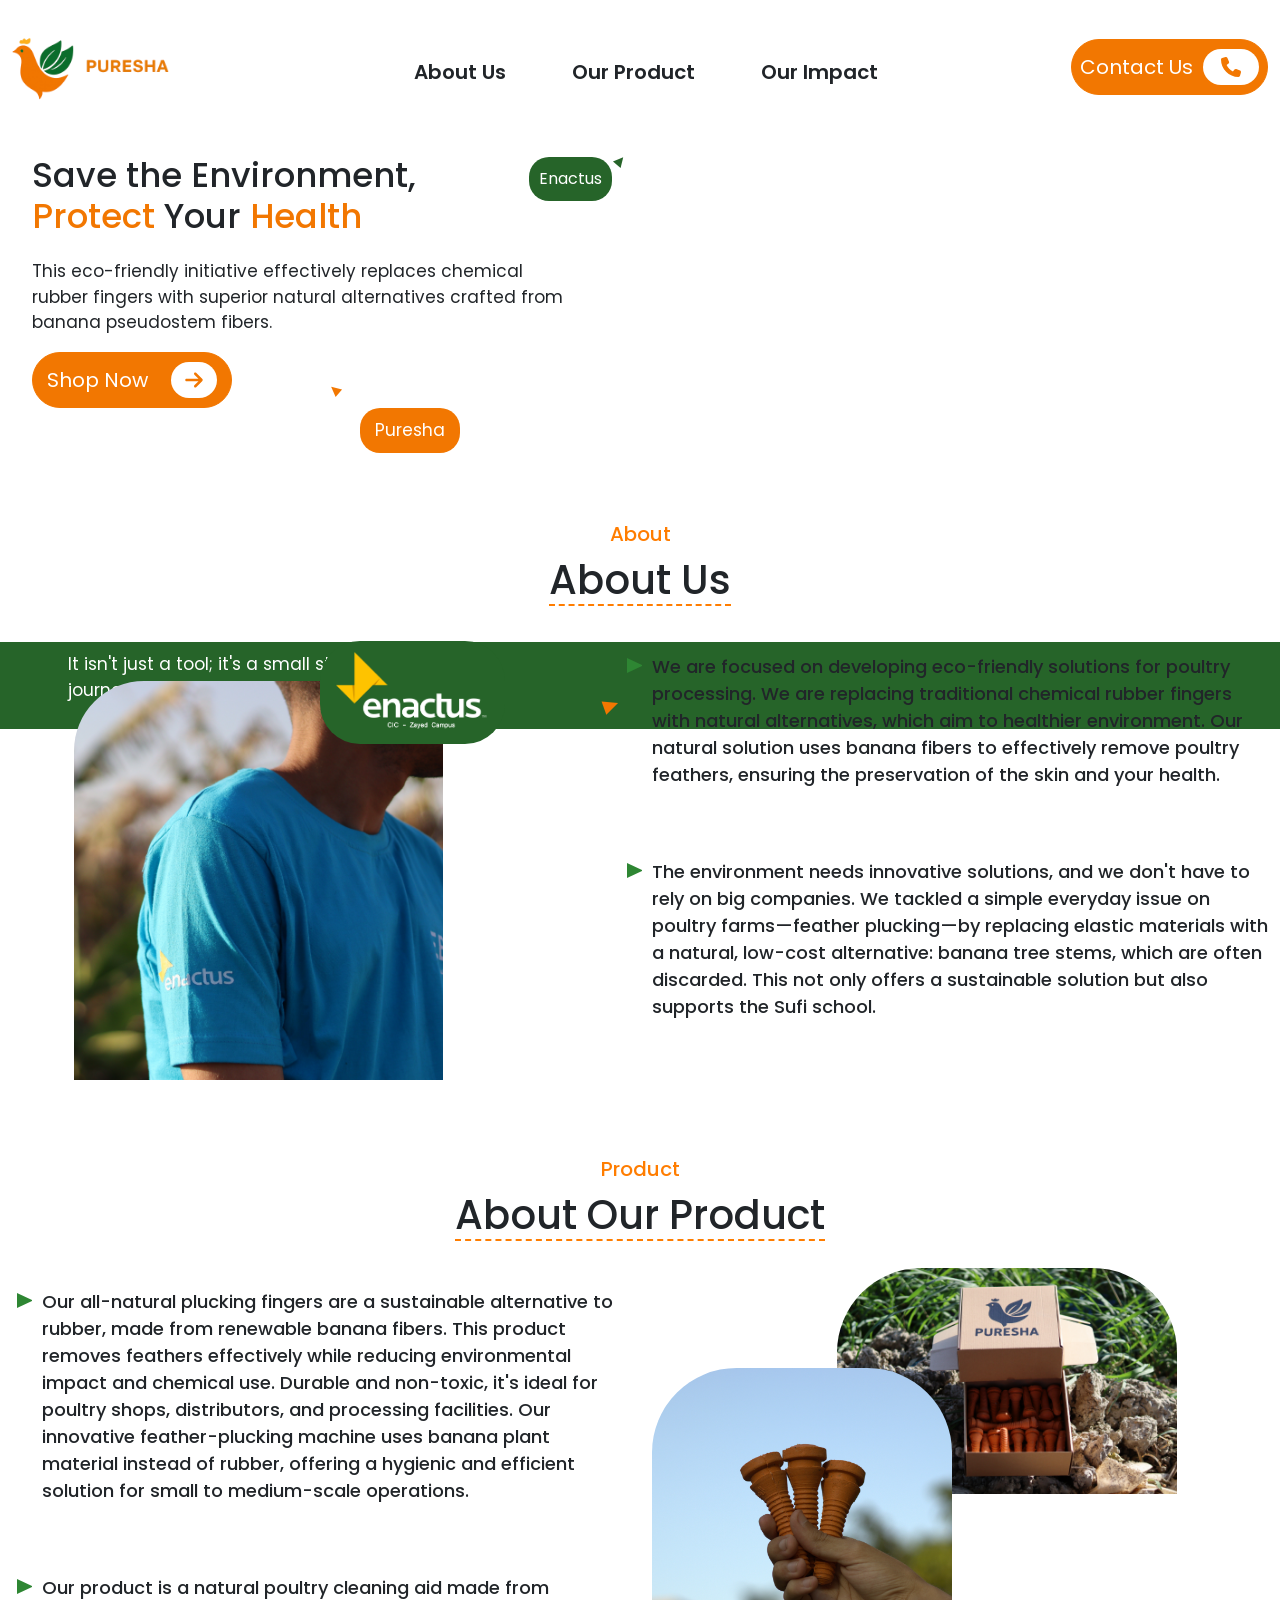
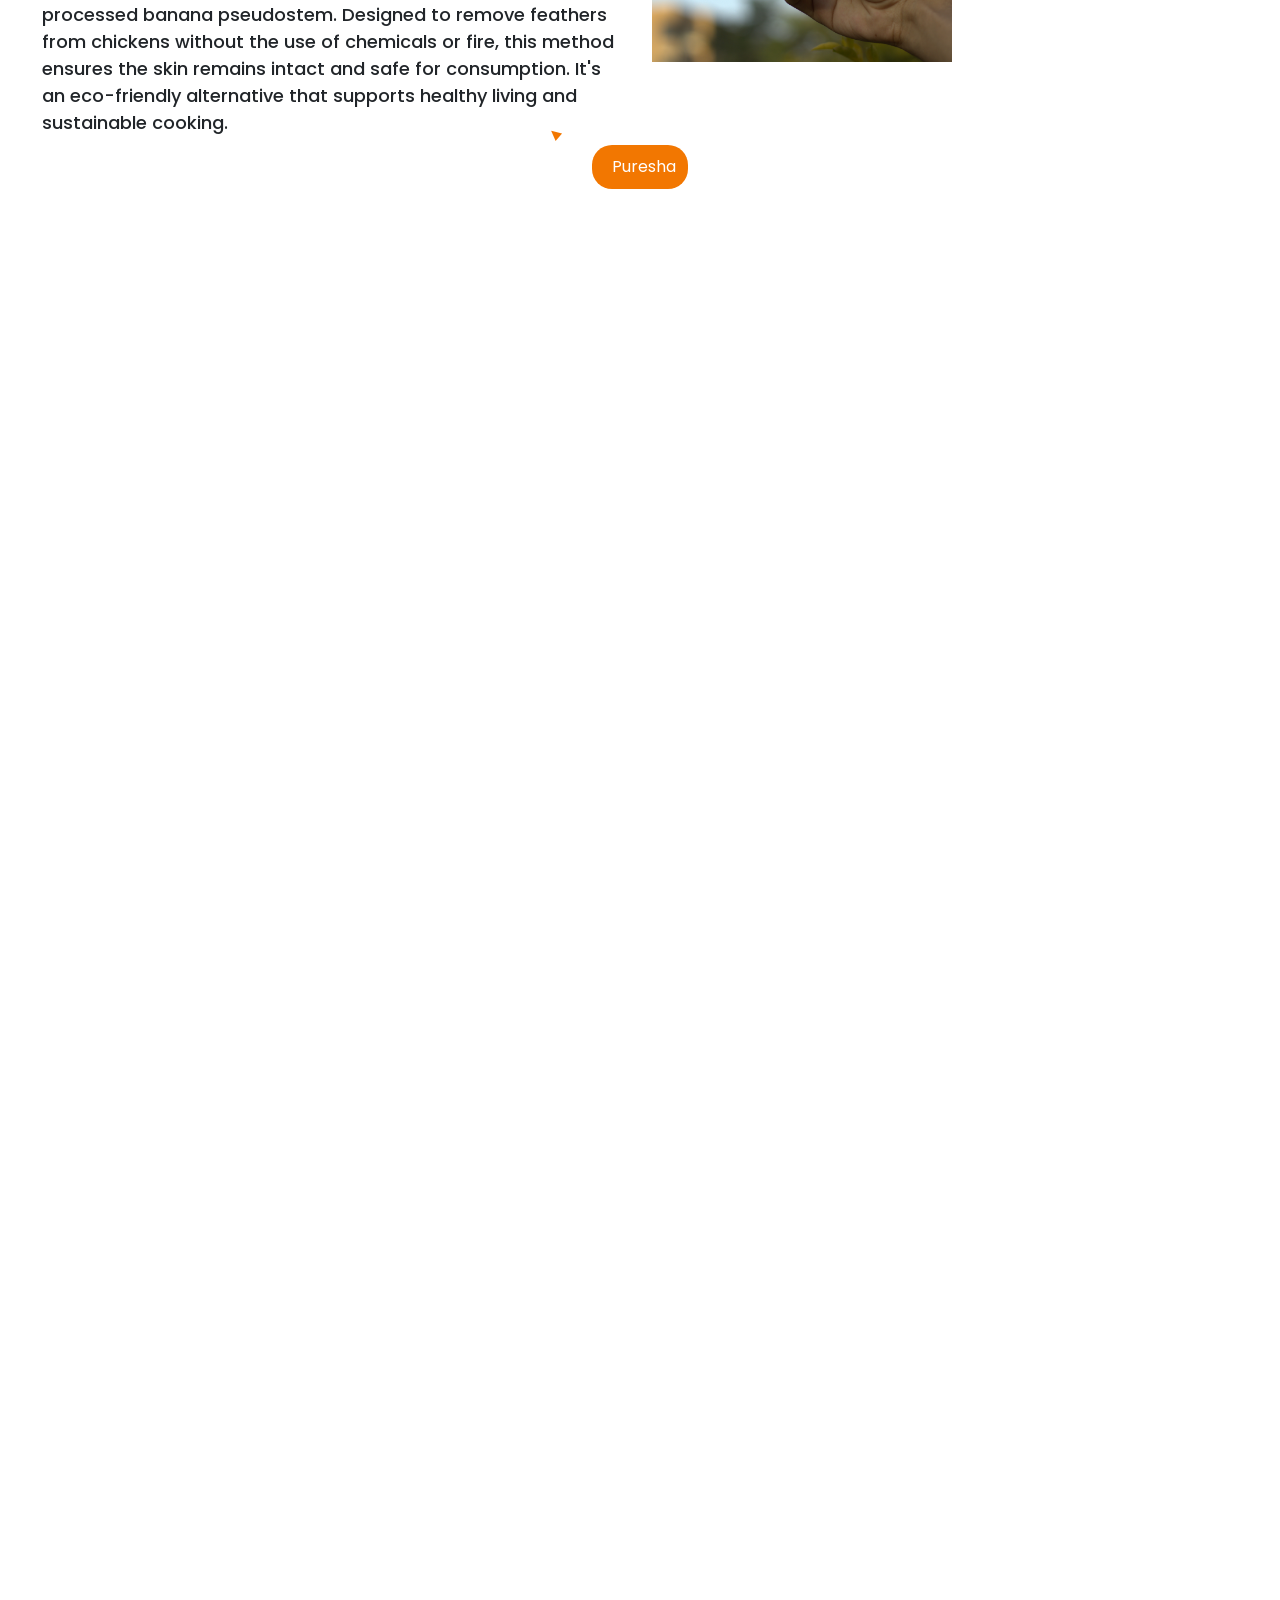
==== commit 0fe7c929: "finish final project" ====
--- a/index.html
+++ b/index.html
@@ -29,7 +29,7 @@
     <nav class="navbar navbar-expand-lg bg-white mb-0">
         <div class="container-fluid">
             <a class="navbar-brand" href="#">
-                <img src="images/PURESHA logo3.png " class="img-logo" alt="logo">
+                <img src="images/PURESHA logo3.png" class="img-logo" alt="logo">
                 <img src="images/PURESHA Text3.png " class="text-logo me-5" alt="">
             </a>
             <button class="navbar-toggler" type="button" data-bs-toggle="collapse" data-bs-target="#navbarNav"
@@ -49,7 +49,7 @@
                             <a class="nav-link text-dark fw-semibold  fs-5" href="#ourimpact">Our Impact</a>
                         </li>
                     </ul>
-                    <a class="nav-butn fs-5" href="#" role="button">
+                    <a class="nav-butn fs-5" href="#contact" role="button">
                         Contact Us
                         <i class="fa-solid fa-phone"></i>
                     </a>
@@ -100,7 +100,7 @@
     </div>
     <!-- End Landing -->
     <!-- Start About -->
-    <div class="about" id="aboutus">
+    <div class="about section-fade" id="aboutus">
         <div class="container-fluid">
             <div class="main-title">
                 <h5>About</h5>
@@ -143,7 +143,7 @@
     </div>
     <!-- End About -->
     <!-- Start our Product -->
-    <div class="product mt-5 mb-5" id="ourproduct">
+    <div class="product section-fade" id="ourproduct">
         <div class="container-fluid">
             <div class="main-title">
                 <h5>Product</h5>
@@ -192,7 +192,7 @@
     </div>
     <!-- End our Product -->
     <!-- Start Why -->
-    <div class="whyproduct mt-5" id="ourproduct">
+    <div class="whyproduct section-fade" id="ourproduct">
         <div class="container-fluid">
             <div class="main-title">
                 <h5>Product</h5>
@@ -235,7 +235,7 @@
         </div>
     </div>
     <!-- End Why -->
-    <div class="impact mt-5 mb-5" id="ourimpact">
+    <div class="impact section-fade" id="ourimpact">
         <div class="container-fluid mb-5">
             <div class="main-title">
                 <h5>Impact</h5>
@@ -250,21 +250,25 @@
                                 Direct
                                 <i class="fa-solid fa-arrow-right"></i>
                             </h2>
-                            <h3 class="fw-bold">150</h3>
+                            <h3 class="fw-bold">
+                                <span class="counter-value" data-target="150">0</span>
+                            </h3>
                         </div>
                         <div class="col-md-6 col-lg-6 second-col">
                             <h2>
                                 In Direct
                                 <i class="fa-solid fa-arrow-right"></i>
                             </h2>
-                            <h3 class="fw-bold">7600</h3>
-                        </div>
-                    </div>
-                </div>
-            </div>
-        </div>
-    </div>\
-    <div class="partners">
+                            <h3 class="fw-bold">
+                                <span class="counter-value" data-target="7600">0</span>
+                            </h3>
+                        </div>
+                    </div>
+                </div>
+            </div>
+        </div>
+    </div>
+    <div class="partners section-fade">
         <div class="container-fluid">
             <div class="main-title">
                 <h5>Partners</h5>
@@ -272,23 +276,47 @@
             </div>
         </div>
     </div>
-    <br>
-    <br>
-    <br>
-    <br>
-    <br>
-    <br>
-    <br>
-    <br>
-    <div class="join">
+    <div class="container partners-logos my-5 section-fade">
+        <div class="row d-none d-md-flex">
+            <div class="col-md-3 mb-4">
+                <div class="logo-box"><img src="images/partner-1.png" alt="Logo 1"></div>
+            </div>
+            <div class="col-md-3 mb-4">
+                <div class="logo-box"><img src="images/partner-2.png" alt="Logo 2"></div>
+            </div>
+            <div class="col-md-3 mb-4">
+                <div class="logo-box"><img src="images/partner-3.png" alt="Logo 3"></div>
+            </div>
+            <div class="col-md-3 mb-4">
+                <div class="logo-box"><img src="images/partner-4.png" alt="Logo 4"></div>
+            </div>
+            <div class="col-md-4 mb-4 offset-md-0 offset-1">
+                <div class="logo-box"><img src="images/partner-5.png" alt="Logo 5"></div>
+            </div>
+            <div class="col-md-4 mb-4">
+                <div class="logo-box"><img src="images/partner-6.png" alt="Logo 6"></div>
+            </div>
+            <div class="col-md-4 mb-4">
+                <div class="logo-box"><img src="images/partner-7.png" alt="Logo 7"></div>
+            </div>
+        </div>
+        <div class="d-flex d-md-none flex-row overflow-auto logos-scroll py-3">
+            <div class="logo-box mx-2 flex-shrink-0"><img src="images/partner-1.png" alt="Logo 1"></div>
+            <div class="logo-box mx-2 flex-shrink-0"><img src="images/partner-2.png" alt="Logo 2"></div>
+            <div class="logo-box mx-2 flex-shrink-0"><img src="images/partner-3.png" alt="Logo 3"></div>
+            <div class="logo-box mx-2 flex-shrink-0"><img src="images/partner-4.png" alt="Logo 4"></div>
+            <div class="logo-box mx-2 flex-shrink-0"><img src="images/partner-5.png" alt="Logo 5"></div>
+            <div class="logo-box mx-2 flex-shrink-0"><img src="images/partner-6.png" alt="Logo 6"></div>
+            <div class="logo-box mx-2 flex-shrink-0"><img src="images/partner-7.png" alt="Logo 7"></div>
+        </div>
+    </div>
+    <div class="join section-fade" id="contact">
         <div class="container-fluid">
             <div class="main-title">
                 <h5>Join</h5>
                 <h1>Join Us Today</h1>
             </div>
             <div class="contact-section">
-
-
                 <div class="row">
                     <div class="col-md-6 col-lg-6">
                         <div class="contact-info mb-4">
@@ -304,12 +332,10 @@
                                 Enactus@cic-cairo.com
                             </p>
                         </div>
-
                         <div class="img-box mt-4 mb-4">
                             <img src="images/join-image.jpg" alt="Nature Image" />
                         </div>
                     </div>
-
                     <div class="col-md-6 col-lg-6 form-section">
                         <form>
                             <div class="mb-4">
@@ -330,7 +356,76 @@
                         </form>
                     </div>
                 </div>
-
+            </div>
+        </div>
+    </div>
+    <div class="footer section-fade">
+        <div class="container">
+            <div class="row">
+                <div class="col-md-6 col-lg-6 f-col">
+                    <a class="navbar-brand mt-4" href="#">
+                        <img src="images/PURESHA logo3.png " class="img-logo" alt="logo">
+                        <img src="images/PURESHA Text3.png " class="text-logo me-5" alt="">
+                    </a>
+                    <p class="mt-3 mb-3">
+                        We created an eco-friendly, healthy alternative to chemical rubber fingers in poultry processing
+                        by using banana fibers.
+                        This simple, low-cost solution helps remove feathers safely while supporting the environment and
+                        the Sufi school.
+                    </p>
+                </div>
+                <div class="col-md-6 col-lg-3 s-col mt-5">
+                    <p>About</p>
+                    <p>Service</p>
+                    <p>projects</p>
+                    <p>contact</p>
+                </div>
+                <div class="col-md-6 col-lg-3 t-col mt-5">
+                    <h5>
+                        Contact US
+                    </h5>
+                    <p class="mt-3">
+                        <i class="fa-solid fa-phone"></i>
+                        920035511
+                    <p>
+                        <i class="fa-brands fa-whatsapp"></i>
+                        +966 920035511
+                    </p>
+                    <p>
+                        <i class="fa-solid fa-envelope me-2"></i>
+                        info@7-herbs.com
+                    </p>
+                </div>
+            </div>
+        </div>
+        <div class="footer-band">
+            <div>
+                <h5>Social Media</h5>
+                <a href="https://www.facebook.com/share/19GciWHZS1/">
+                    <i class="fa-brands fa-facebook ms-5"></i>
+                </a>
+                <a href="https://www.instagram.com/cic.enactus?igsh=MWpnb2Y2NTRyMXRtdA==">
+                    <i class="fa-brands fa-instagram"></i>
+                </a>
+                <a href="https://www.tiktok.com/@cic.enactus?_t=ZS-8xraQ7sx6Jj&_r=1">
+                    <i class="fa-brands fa-tiktok"></i>
+                </a>
+
+            </div>
+            <div>
+                <p>
+                    © 2025 Brand, Inc. • Privacy • Terms • Sitemap
+                </p>
+            </div>
+            <div>
+                <div class="dropdown">
+                    <button class="btn dropdown-toggle" type="button" data-bs-toggle="dropdown" aria-expanded="false">
+                        English
+                    </button>
+                    <ul class="dropdown-menu">
+                        <li><button class="dropdown-item" type="button">Arbic</button></li>
+                    </ul>
+                </div>
             </div>
 
         </div>
--- a/css/framework.css
+++ b/css/framework.css
@@ -8,6 +8,7 @@
 
 body {
     font-family: "Poppins", sans-serif;
+    overflow-x: hidden
 }
 
 a {
--- a/css/style.css
+++ b/css/style.css
@@ -530,8 +530,8 @@
 @media (max-width: 768px) {
     .product .p-img {
         position: relative;
-        width: 100vw;
-        max-width: 100vw;
+        width: 100%;
+        max-width: 100%;
         margin: 0 auto;
         min-height: 350px;
     }
@@ -570,9 +570,6 @@
 }
 
 /* Start Why */
-
-
-
 .whyproduct .feature {
     width: 400px;
     height: 427px;
@@ -583,9 +580,10 @@
     color: white;
     position: relative;
     font-weight: 500;
-    margin: 10px;
+    margin-top: 10px;
     text-align: center;
 }
+
 @media (max-width:768px) {
     .whyproduct .feature {
         height: 318px;
@@ -674,8 +672,8 @@
 
     .impact .content .counter .first-col,
     .impact .content .counter .second-col {
-        width: 100%;
-        margin-left: 7px;
+        width: 90%;
+        /* margin-left: 7px; */
     }
 }
 
@@ -718,7 +716,53 @@
 
 /* End Impact */
 /* Start Partnerst */
-
+.logo-box {
+    background: #eaf3ed;
+    border-radius: 50px 50px 0 0 / 40px 40px 0 0;
+    display: flex;
+    align-items: center;
+    justify-content: center;
+    height: 220px;
+    width: 100%;
+    margin-bottom: 0;
+    transition: box-shadow 0.2s;
+    box-shadow: 0 2px 8px rgba(0, 0, 0, 0.03);
+}
+
+.logo-box img {
+    max-width: 80%;
+    border-radius: 50px 50px 0 0 / 40px 40px 0 0;
+    max-height: 80%;
+    object-fit: contain;
+}
+
+/* Alternate background for peach boxes */
+.partners-logos .row>.col-md-3:nth-child(2n) .logo-box,
+.partners-logos .logos-scroll>.logo-box:nth-child(2n) {
+    background: #fdf2ea;
+}
+
+/* Mobile scroll bar */
+.logos-scroll {
+    overflow-x: auto;
+    -webkit-overflow-scrolling: touch;
+}
+
+.logos-scroll .logo-box {
+    max-width: 100px;
+    height: 110px;
+    margin-bottom: 0;
+}
+
+/* Hide scroll bar but allow scrolling (optional) */
+.logos-scroll::-webkit-scrollbar {
+    display: none;
+}
+
+.logos-scroll {
+    -ms-overflow-style: none;
+    scrollbar-width: none;
+}
 
 
 
@@ -773,7 +817,7 @@
     justify-content: space-around;
     align-items: center;
     gap: 10px;
-    padding: 5px 15px;
+    padding: 3px 10px;
     color: #fff;
     background-color: #F27701;
     border-radius: 40px;
@@ -783,7 +827,7 @@
     background-color: white;
     width: 28px;
     height: 28px;
-    padding: 8px 9px;
+    padding: 5.6px;
     color: #F27701;
     border-radius: 50%;
 }
@@ -833,4 +877,208 @@
     margin-right: 10px;
 }
 
-/* End Join */+/* End Join */
+/* Start Footer */
+.footer {
+    position: relative;
+    background-color: #FEF0E6;
+}
+
+.footer .navbar-brand {
+    display: flex;
+    justify-content: space-between;
+    width: 193px;
+}
+
+.footer .navbar-brand .img-logo {
+    width: 100px;
+    margin-left: -20px;
+}
+
+.footer .navbar-brand .text-logo {
+    width: 108px;
+    margin-left: -20px;
+}
+
+.footer .f-col p {
+    font-weight: 400;
+    font-size: 24px;
+    line-height: 150%;
+}
+
+@media (max-width:768px) {
+    .footer .f-col p {
+        font-size: 16px;
+    }
+}
+
+.footer .s-col {
+    font-size: 24px;
+    color: #2C2C2C;
+    font-weight: 400;
+    line-height: 26px;
+}
+
+@media (max-width:768px) {
+
+    .footer .s-col p:not(:first-child) {
+        font-size: 16px;
+    }
+
+    .footer .s-col p:first-child {
+        font-size: 24px;
+    }
+}
+
+.footer .s-col p:first-child {
+    font-weight: 500;
+}
+
+.footer .t-col p {
+    font-size: 23px;
+    color: #2C2C2C;
+    font-weight: 400;
+    line-height: 150%;
+}
+
+.footer .t-col p:first-of-type {
+    font-weight: 500;
+}
+
+@media (max-width:768px) {
+    .footer .t-col p {
+        font-size: 16px;
+    }
+}
+
+.footer-band a {
+    color: white;
+
+}
+
+
+.footer-band p {
+    font-size: 14px;
+    font-weight: 400;
+    line-height: 160%;
+}
+
+.footer-band .btn {
+    border: 1px solid white;
+    border-radius: 15px;
+    color: white;
+    display: flex;
+    margin: 10px;
+    justify-content: center;
+    align-items: center;
+    padding: 5px 50px;
+}
+
+/* Footer Band Responsive Layout */
+.footer-band {
+    display: flex;
+    justify-content: space-between;
+    align-items: center;
+    text-align: center;
+    background: #F36B01;
+    color: #fff;
+    padding: 30px 0;
+    flex-wrap: wrap;
+    gap: 0;
+}
+
+.footer-band>div {
+    display: flex;
+    align-items: center;
+    justify-content: center;
+    flex: 1;
+    min-width: 220px;
+    margin-bottom: 0;
+    text-align: center;
+}
+
+.footer-band h5 {
+    font-size: 24px;
+    font-weight: 500;
+    line-height: 150%;
+
+}
+
+.footer-band h5,
+.footer-band p,
+.footer-band a,
+.footer-band .dropdown {
+    color: #fff;
+    margin: 0 10px 0 0;
+
+}
+
+
+.footer-band a {
+    font-size: 19px;
+    margin-right: 30px;
+}
+
+.footer-band .dropdown .btn {
+    border: 1px solid #fff;
+    color: #fff;
+    background: transparent;
+    border-radius: 25px;
+    padding: 8px 50px;
+    font-size: 14px;
+    width: 100%;
+}
+
+.footer-band .dropdown-menu {
+    min-width: 100px;
+}
+
+/* Responsive: Stack on mobile */
+@media (max-width: 767px) {
+    .footer-band {
+        flex-direction: column;
+        align-items: center;
+        text-align: center;
+        gap: 20px;
+        padding: 30px 10px;
+    }
+
+    .footer-band>div {
+        justify-content: left;
+        min-width: 0;
+        width: 100%;
+        margin-bottom: 10px;
+    }
+}
+
+/* End Footer */
+
+/* Logo box style for both views */
+.section-fade {
+    opacity: 0;
+    transform: translateX(30px);
+    transition: opacity 1s ease, transform 1s ease;
+    will-change: opacity, transform;
+}
+
+.section-fade.visible {
+    opacity: 1;
+    transform: translateX(0);
+}
+
+/* For horizontally scrollable logos row: fade only, no movement */
+.logos-scroll.section-fade {
+    transform: none !important;
+    transition: opacity 1s ease;
+}
+
+.logos-scroll.section-fade.visible {
+    opacity: 1;
+}
+
+.counter-value {
+    display: inline-block;
+    min-width: 3.5em;
+    /* Adjust based on your largest number */
+    text-align: right;
+}
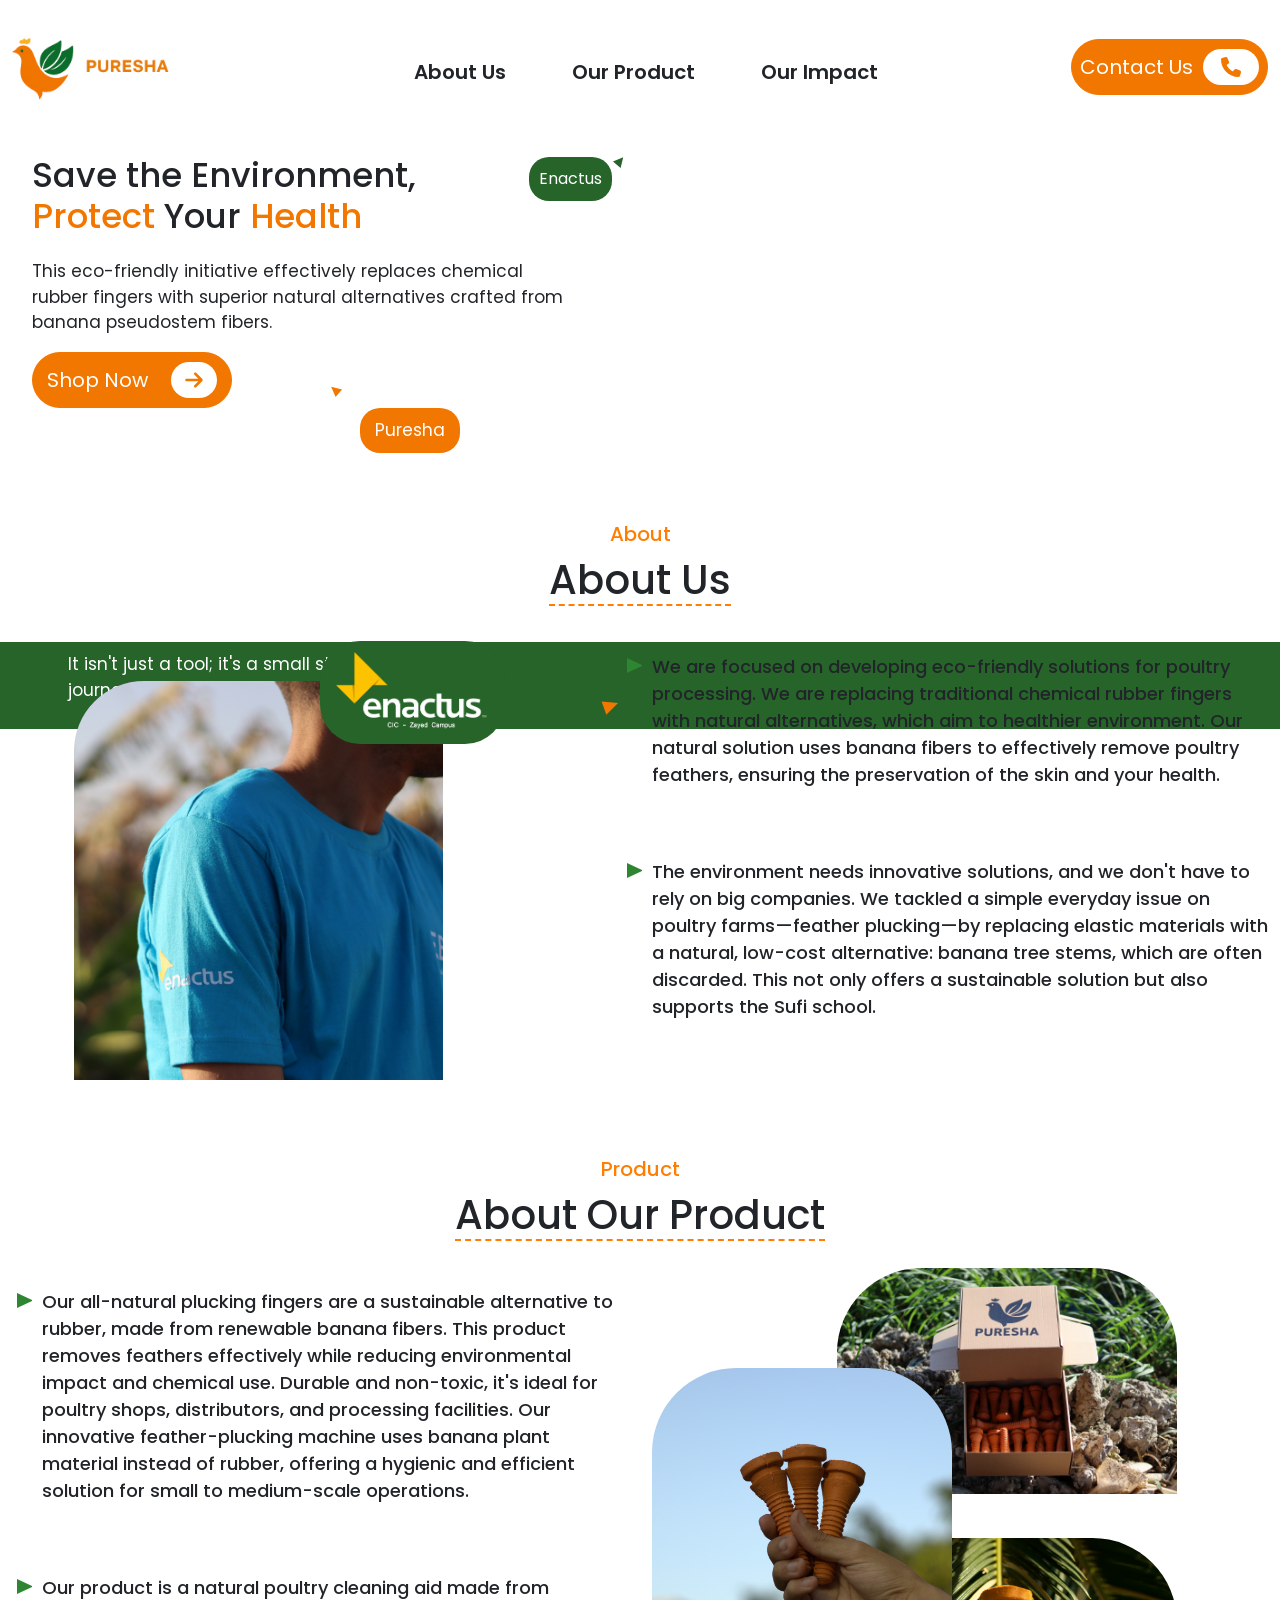
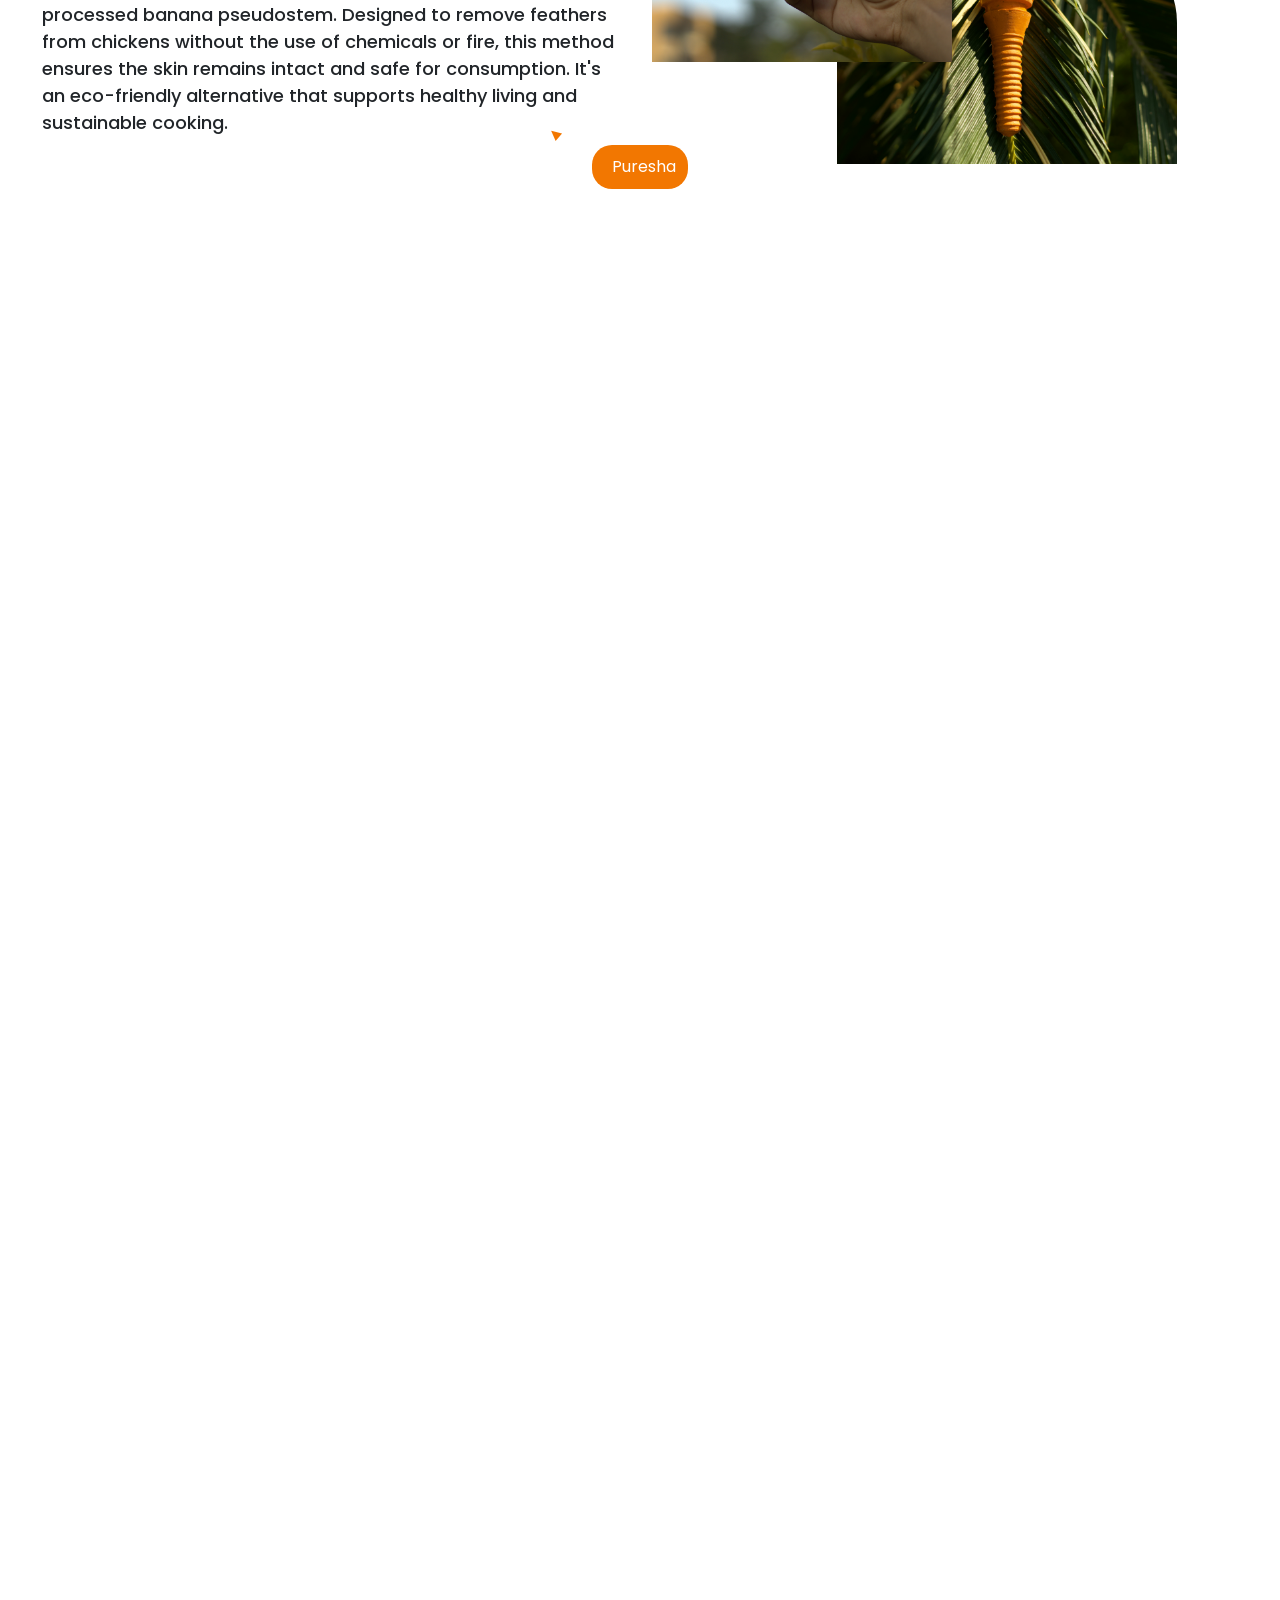
==== commit 94897aff: "." ====
--- a/index.html
+++ b/index.html
@@ -183,7 +183,7 @@
                     <div class="p-img">
                         <img src="images/about-prod-1.jpg" alt="" class="f-img">
                         <img src="images/about-prod-2.jpg" alt="" class="m-img">
-                        <img src="images/about-prod-3.jpg" alt="" class="l-img">
+                        <img src="about-prod-3.jpg" alt="" class="l-img">
                     </div>
                 </div>
             </div>
